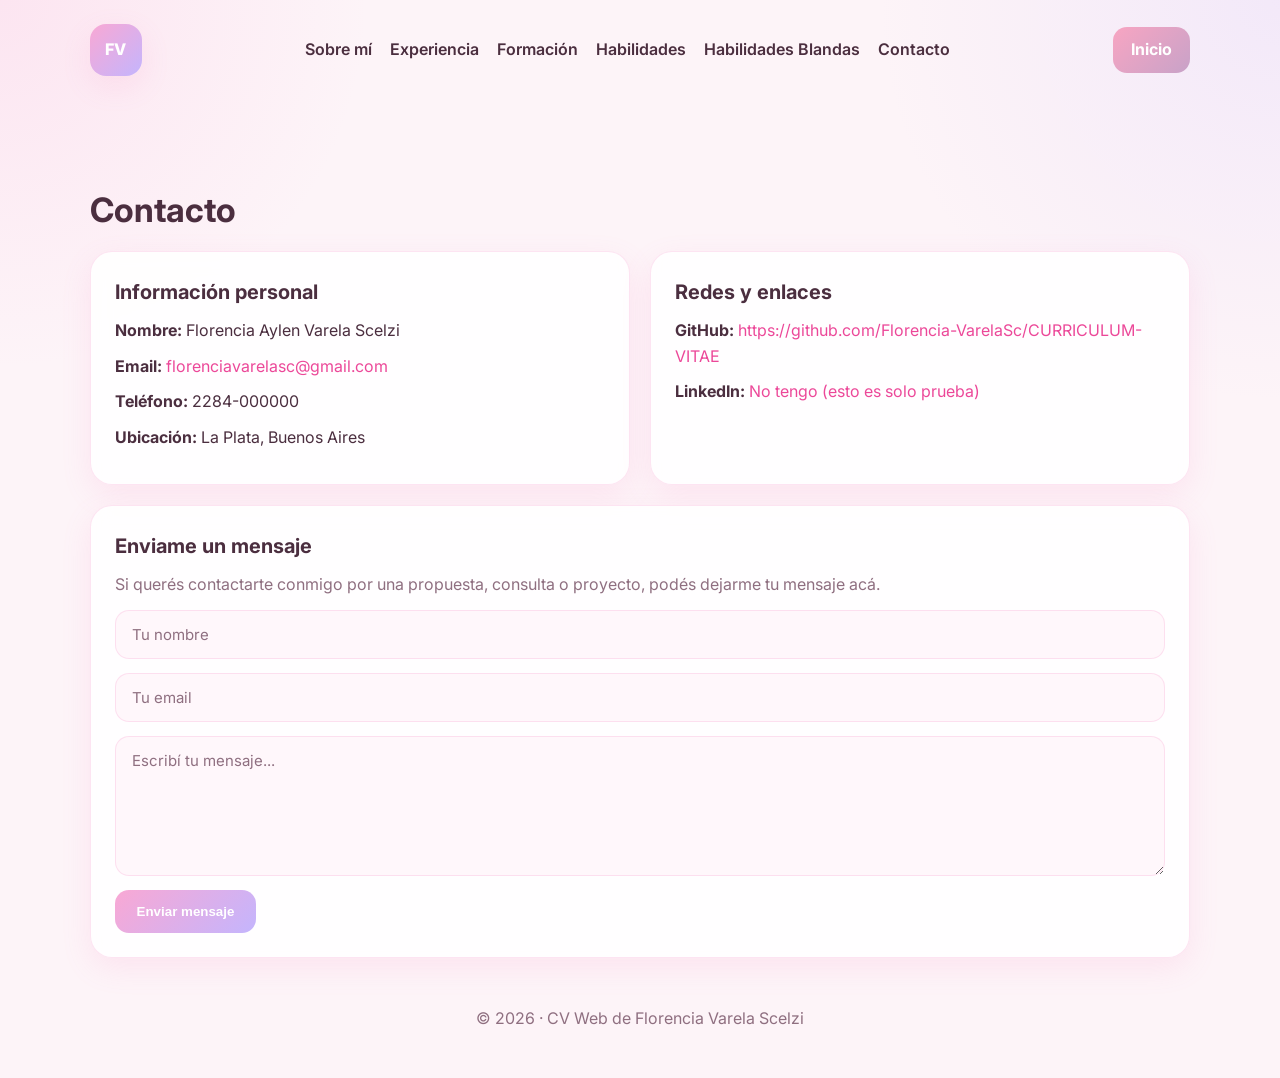
==== pages/contacto.html @ 31b8b5dd "Add files via upload Subida limpia de mi CV WEB" ====
<!DOCTYPE html>
<html lang="es">
<head>
  <meta charset="UTF-8" />
  <meta name="viewport" content="width=device-width, initial-scale=1.0" />
  <title>TITULO ACA | Florencia Varela Scelzi</title>
  <link rel="preconnect" href="https://fonts.googleapis.com">
  <link rel="preconnect" href="https://fonts.gstatic.com" crossorigin>
  <link href="https://fonts.googleapis.com/css2?family=Inter:wght@400;500;600;700;800&display=swap" rel="stylesheet">
  <link rel="stylesheet" href="../style.css" />
</head>
<body>
  <header class="hero page-hero">
    <nav class="nav">
      <div class="logo">FV</div>

      <ul class="nav-links">
        <li><a href="sobre-mi.html">Sobre mí</a></li>
        <li><a href="experiencia.html">Experiencia</a></li>
        <li><a href="formacion.html">Formación</a></li>
        <li><a href="habilidades.html">Habilidades</a></li>
        <li><a href="habilidadesblandas.html">Habilidades Blandas</a></li>
       <li><a href="contacto.html">Contacto</a></li>
      </ul>
       <a href="../index.html" class="btn secondary">Inicio</a>
      </nav>
  </header>

  <main>
    <section class="section">
      <div class="section-title">
        <h3>Contacto</h3>
      </div>

      <div class="grid two">
        <div class="card">
          <h4>Información personal</h4>
          <p><strong>Nombre:</strong> Florencia Aylen Varela Scelzi</p>
          <p><strong>Email:</strong> <a href="mailto:florenciavarelasc@gmail.com">florenciavarelasc@gmail.com</a></p>
          <p><strong>Teléfono:</strong> 2284-000000</p>
          <p><strong>Ubicación:</strong> La Plata, Buenos Aires</p>
        </div>

        <div class="card">
          <h4>Redes y enlaces</h4>
          <p><strong>GitHub:</strong> <a href="https://github.com/" target="_blank">https://github.com/Florencia-VarelaSc/CURRICULUM-VITAE</a></p>
          <p><strong>LinkedIn:</strong> <a href="https://linkedin.com/" target="_blank">No tengo (esto es solo prueba)</a></p>
        </div>

        <div class="card card-full">
          <h4>Enviame un mensaje</h4>
          <p class="contact-text">
            Si querés contactarte conmigo por una propuesta, consulta o proyecto,
            podés dejarme tu mensaje acá.
          </p>

          <form class="contact-form">
            <input type="text" placeholder="Tu nombre" required>
            <input type="email" placeholder="Tu email" required>
            <textarea placeholder="Escribí tu mensaje..." rows="5" required></textarea>
            <button type="submit" class="btn primary">Enviar mensaje</button>
          </form>
        </div>
      </div>
    </section>
  </main>

  <footer class="footer">
    <p>© 2026 · CV Web de Florencia Varela Scelzi</p>
  </footer>
</body>
</html>
---- style.css ----
:root{
  --bg: #fdf4f8;
  --bg-soft: #fff7fb;
  --card: rgba(255,255,255,0.88);
  --card-border: rgba(244, 114, 182, 0.18);

  --text: #4b2e3f;
  --muted: #8f6f80;

  --primary: #f9a8d4;
  --primary-2: #c4b5fd;

  --shadow: 0 10px 30px rgba(244, 114, 182, 0.12);
}

body.light{
  --bg: #ffffff;
  --bg-soft: #fff7fb;
  --card: rgba(255,255,255,0.95);
  --card-border: rgba(244, 114, 182, 0.16);

  --text: #3d2c35;
  --muted: #9a7b8b;

  --primary: #f472b6;
  --primary-2: #a78bfa;

  --shadow: 0 10px 25px rgba(244, 114, 182, 0.10);
}

*{
  margin: 0;
  padding: 0;
  box-sizing: border-box;
}

html{
  scroll-behavior: smooth;
}

body{
  font-family: 'Inter', Arial, Helvetica, sans-serif;
  background:
    radial-gradient(circle at top left, rgba(249,168,212,0.20), transparent 22%),
    radial-gradient(circle at top right, rgba(196,181,253,0.18), transparent 24%),
    var(--bg);
  color: var(--text);
  line-height: 1.6;
}

a{
  color: #ec4899;
  text-decoration: none;
}

a:hover{
  text-decoration: underline;
}

/* HEADER / HERO */
.hero{
  padding: 24px 7% 40px;
}

.nav{
  display: flex;
  justify-content: space-between;
  align-items: center;
  gap: 20px;
  margin-bottom: 48px;
}

.logo{
  width: 52px;
  height: 52px;
  border-radius: 16px;
  display: grid;
  place-items: center;
  font-weight: 800;
  background: linear-gradient(135deg, var(--primary), var(--primary-2));
  color: white;
  box-shadow: var(--shadow);
}

.nav-links{
  display: flex;
  gap: 18px;
  flex-wrap: wrap;
  list-style: none;
}

.nav-links a{
  color: var(--text);
  font-weight: 600;
  transition: 0.2s ease;
}

.nav-links a:hover{
  color: #ec4899;
  text-decoration: none;
}

.theme-btn{
  border: 1px solid var(--card-border);
  background: var(--card);
  color: var(--text);
  padding: 12px 14px;
  border-radius: 14px;
  cursor: pointer;
  transition: 0.2s ease;
}

.theme-btn:hover{
  transform: translateY(-2px);
}

.hero-content{
  display: grid;
  grid-template-columns: 1.3fr 0.9fr;
  gap: 34px;
  align-items: center;
}

.tag{
  display: inline-block;
  padding: 8px 14px;
  border-radius: 999px;
  background: rgba(249,168,212,0.18);
  border: 1px solid rgba(249,168,212,0.28);
  color: #db2777;
  font-size: 14px;
  margin-bottom: 16px;
  font-weight: 600;
}

.hero-text h1{
  font-size: 3rem;
  line-height: 1.08;
  margin-bottom: 14px;
}

.hero-text h2{
  font-size: 1.25rem;
  font-weight: 700;
  color: var(--text);
  margin-bottom: 18px;
}

.hero-description{
  max-width: 720px;
  color: var(--muted);
  margin-bottom: 24px;
  font-size: 1.03rem;
}

.hero-buttons{
  display: flex;
  flex-wrap: wrap;
  gap: 14px;
}

.btn{
  display: inline-block;
  padding: 14px 22px;
  border-radius: 14px;
  font-weight: 700;
  border: none;
  cursor: pointer;
  transition: 0.2s ease;
}

.btn:hover{
  transform: translateY(-2px);
  text-decoration: none;
}

.btn.primary{
  background: linear-gradient(135deg, var(--primary), var(--primary-2));
  color: white;
}

.btn.secondary{
  background: var(--card);
  color: var(--text);
  border: 1px solid var(--card-border);
}

/* CARDS */
.hero-card,
.card,
.skill-card{
  background: var(--card);
  border: 1px solid var(--card-border);
  border-radius: 22px;
  box-shadow: var(--shadow);
  backdrop-filter: blur(10px);
}

.hero-card{
  padding: 28px;
}

.card{
  padding: 24px;
  transition: 0.25s ease;
}

.card:hover,
.skill-card:hover{
  transform: translateY(-5px);
  box-shadow: 0 18px 35px rgba(244,114,182,0.16);
}

.profile-circle{
  width: 220px;
  height: 220px;
  margin: 0 auto 22px;
  border-radius: 50%;
  padding: 6px;
  background: linear-gradient(135deg, var(--primary), var(--primary-2));
  overflow: hidden;
}

.profile-circle img{
  width: 100%;
  height: 100%;
  object-fit: cover;
  display: block;
  border-radius: 50%;
}

.mini-data{
  display: grid;
  gap: 10px;
  color: var(--muted);
}

.mini-data strong{
  color: var(--text);
}

/* SECCIONES */
.section{
  padding: 28px 7% 10px;
}

.section-title{
  margin-bottom: 22px;
}

.section-title h3{
  font-size: 2.1rem;
  line-height: 1.1;
}

/* GRID GENERAL */
.grid{
  display: grid;
  gap: 20px;
}

.grid.two{
  grid-template-columns: repeat(2, 1fr);
}

.card-full{
  grid-column: 1 / -1;
}

.card h4{
  font-size: 1.25rem;
  margin-bottom: 10px;
}

.card p{
  margin-bottom: 10px;
}

.subtitle{
  color: #db2777;
  font-weight: 700;
  margin-bottom: 8px;
}

/* TIMELINE DESACTIVADA */
.timeline{
  display: grid;
  gap: 20px;
}

.timeline-item{
  padding-left: 0;
}

.timeline-dot{
  display: none;
}

/* LISTAS */
.list{
  display: grid;
  gap: 10px;
  margin-top: 10px;
  list-style: none;
}

.list li{
  padding-left: 18px;
  position: relative;
}

.list li::before{
  content: "•";
  position: absolute;
  left: 0;
  color: #ec4899;
  font-weight: 800;
}

/* FORMULARIO */
.contact-text{
  color: var(--muted);
  margin-bottom: 12px;
}

.contact-form{
  display: flex;
  flex-direction: column;
  gap: 14px;
  margin-top: 12px;
}

.contact-form input,
.contact-form textarea{
  width: 100%;
  padding: 14px 16px;
  border-radius: 14px;
  border: 1px solid var(--card-border);
  background: var(--bg-soft);
  color: var(--text);
  font-family: 'Inter', Arial, Helvetica, sans-serif;
  font-size: 15px;
}

.contact-form input::placeholder,
.contact-form textarea::placeholder{
  color: var(--muted);
}

.contact-form input:focus,
.contact-form textarea:focus{
  outline: none;
  border-color: #f472b6;
  box-shadow: 0 0 0 3px rgba(244,114,182,0.12);
}

.contact-form textarea{
  min-height: 140px;
  resize: vertical;
}

.contact-form .btn{
  align-self: flex-start;
}

/* SKILLS */
.skills-cards-grid{
  display: grid;
  grid-template-columns: repeat(4, 1fr);
  gap: 22px;
}

.skill-card{
  padding: 26px 18px;
  text-align: center;
  transition: 0.25s ease;
}

.skill-card img{
  width: 58px;
  height: 58px;
  object-fit: contain;
  display: block;
  margin: 0 auto 14px;
}

.skill-card h4{
  font-size: 1.15rem;
  font-weight: 700;
  margin: 0;
}

/* FOOTER */
.footer{
  text-align: center;
  padding: 38px 20px 46px;
  color: var(--muted);
}

/* RESPONSIVE */
@media (max-width: 1100px){
  .skills-cards-grid{
    grid-template-columns: repeat(3, 1fr);
  }
}

@media (max-width: 980px){
  .hero-content,
  .grid.two{
    grid-template-columns: 1fr;
  }

  .card-full{
    grid-column: auto;
  }

  .hero-text h1{
    font-size: 2.35rem;
  }

  .nav{
    flex-direction: column;
    align-items: flex-start;
  }

  .nav-links{
    gap: 12px;
  }
}

@media (max-width: 780px){
  .skills-cards-grid{
    grid-template-columns: repeat(2, 1fr);
  }
}

@media (max-width: 640px){
  .hero,
  .section{
    padding-left: 5%;
    padding-right: 5%;
  }

  .hero-text h1{
    font-size: 2rem;
  }

  .hero-text h2{
    font-size: 1.05rem;
  }

  .section-title h3{
    font-size: 1.7rem;
  }

  .profile-circle{
    width: 180px;
    height: 180px;
  }

  .card,
  .hero-card,
  .skill-card{
    padding: 20px;
  }

  .btn{
    width: 100%;
    text-align: center;
  }

  .contact-form .btn{
    align-self: stretch;
  }
}

@media (max-width: 500px){
  .skills-cards-grid{
    grid-template-columns: 1fr;
  }
}

/* ALINEACION */
.nav {
  display: flex;
  justify-content: space-between;
  align-items: center;
  gap: 20px;
}

/* menú centrado */
.nav-links {
  display: flex;
  gap: 18px;
  list-style: none;
  justify-content: center;
  flex: 1;
}

/* botón inicio a la derecha */
.nav .btn.secondary {
  margin-left: auto;
}

/* botón más lindo */
.btn.secondary {
  background: linear-gradient(135deg, #f8a5c2, #c8a2c8);
  color: white;
  border-radius: 14px;
  padding: 10px 18px;
  font-weight: 700;
  border: none;
  transition: 0.2s ease;
}

.btn.secondary:hover {
  transform: translateY(-2px);
  opacity: 0.9;
}
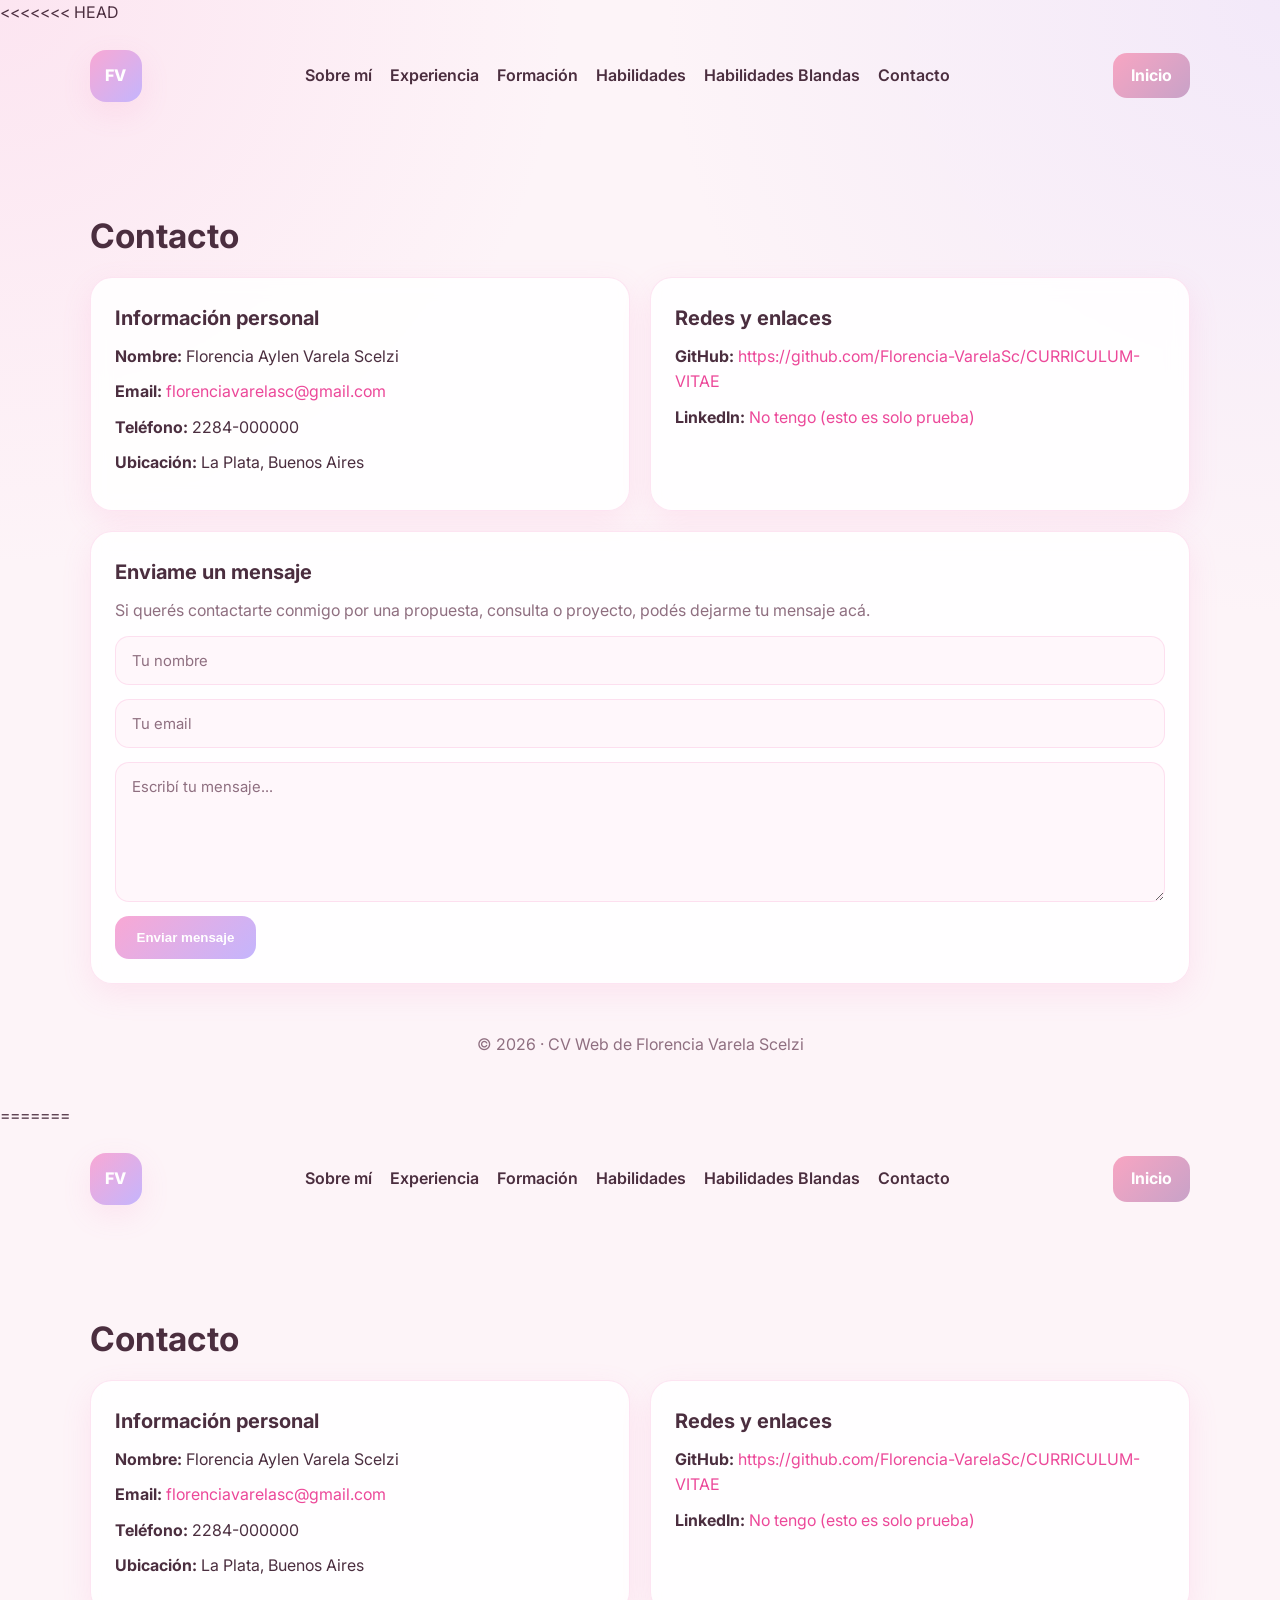
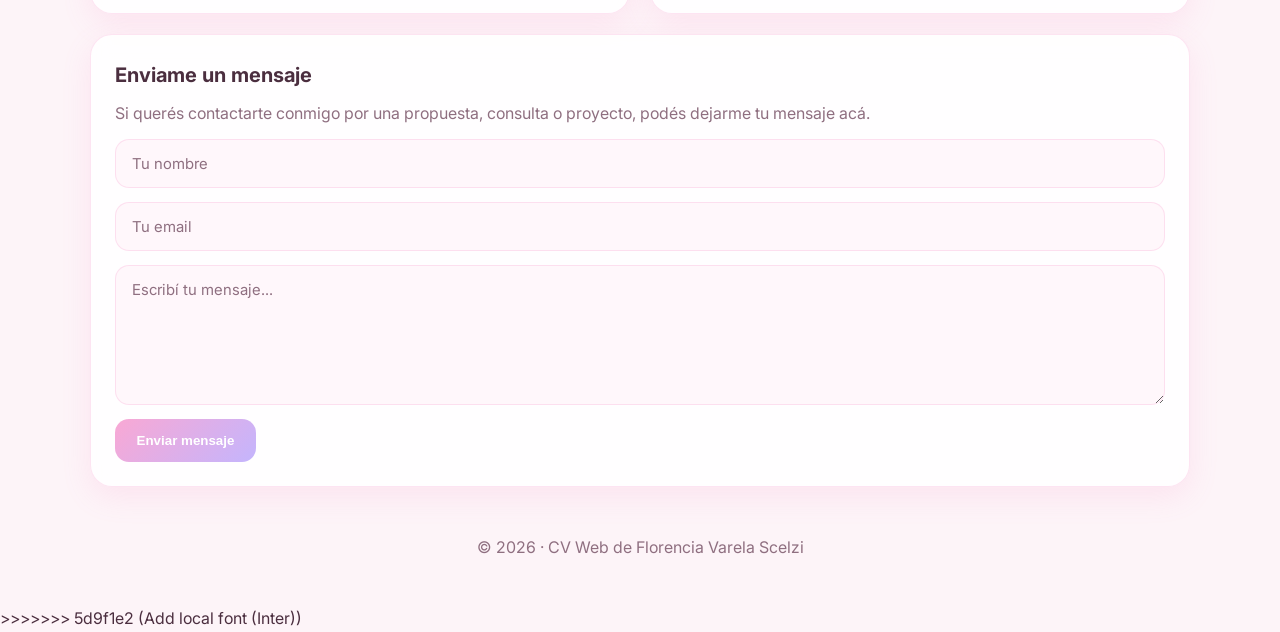
==== commit 169f1c60: "Add local font (Inter)" ====
--- a/pages/contacto.html
+++ b/pages/contacto.html
@@ -1,3 +1,4 @@
+<<<<<<< HEAD
 <!DOCTYPE html>
 <html lang="es">
 <head>
@@ -69,4 +70,77 @@
     <p>© 2026 · CV Web de Florencia Varela Scelzi</p>
   </footer>
 </body>
+=======
+<!DOCTYPE html>
+<html lang="es">
+<head>
+  <meta charset="UTF-8" />
+  <meta name="viewport" content="width=device-width, initial-scale=1.0" />
+  <title>TITULO ACA | Florencia Varela Scelzi</title>
+  <link rel="preconnect" href="https://fonts.googleapis.com">
+  <link rel="preconnect" href="https://fonts.gstatic.com" crossorigin>
+  <link href="https://fonts.googleapis.com/css2?family=Inter:wght@400;500;600;700;800&display=swap" rel="stylesheet">
+  <link rel="stylesheet" href="../style.css" />
+</head>
+<body>
+  <header class="hero page-hero">
+    <nav class="nav">
+      <div class="logo">FV</div>
+
+      <ul class="nav-links">
+        <li><a href="sobre-mi.html">Sobre mí</a></li>
+        <li><a href="experiencia.html">Experiencia</a></li>
+        <li><a href="formacion.html">Formación</a></li>
+        <li><a href="habilidades.html">Habilidades</a></li>
+        <li><a href="habilidadesblandas.html">Habilidades Blandas</a></li>
+       <li><a href="contacto.html">Contacto</a></li>
+      </ul>
+       <a href="../index.html" class="btn secondary">Inicio</a>
+      </nav>
+  </header>
+
+  <main>
+    <section class="section">
+      <div class="section-title">
+        <h3>Contacto</h3>
+      </div>
+
+      <div class="grid two">
+        <div class="card">
+          <h4>Información personal</h4>
+          <p><strong>Nombre:</strong> Florencia Aylen Varela Scelzi</p>
+          <p><strong>Email:</strong> <a href="mailto:florenciavarelasc@gmail.com">florenciavarelasc@gmail.com</a></p>
+          <p><strong>Teléfono:</strong> 2284-000000</p>
+          <p><strong>Ubicación:</strong> La Plata, Buenos Aires</p>
+        </div>
+
+        <div class="card">
+          <h4>Redes y enlaces</h4>
+          <p><strong>GitHub:</strong> <a href="https://github.com/" target="_blank">https://github.com/Florencia-VarelaSc/CURRICULUM-VITAE</a></p>
+          <p><strong>LinkedIn:</strong> <a href="https://linkedin.com/" target="_blank">No tengo (esto es solo prueba)</a></p>
+        </div>
+
+        <div class="card card-full">
+          <h4>Enviame un mensaje</h4>
+          <p class="contact-text">
+            Si querés contactarte conmigo por una propuesta, consulta o proyecto,
+            podés dejarme tu mensaje acá.
+          </p>
+
+          <form class="contact-form">
+            <input type="text" placeholder="Tu nombre" required>
+            <input type="email" placeholder="Tu email" required>
+            <textarea placeholder="Escribí tu mensaje..." rows="5" required></textarea>
+            <button type="submit" class="btn primary">Enviar mensaje</button>
+          </form>
+        </div>
+      </div>
+    </section>
+  </main>
+
+  <footer class="footer">
+    <p>© 2026 · CV Web de Florencia Varela Scelzi</p>
+  </footer>
+</body>
+>>>>>>> 5d9f1e2 (Add local font (Inter))
 </html>
--- a/style.css
+++ b/style.css
@@ -1,519 +1,533 @@
-:root{
-  --bg: #fdf4f8;
-  --bg-soft: #fff7fb;
-  --card: rgba(255,255,255,0.88);
-  --card-border: rgba(244, 114, 182, 0.18);
-
-  --text: #4b2e3f;
-  --muted: #8f6f80;
-
-  --primary: #f9a8d4;
-  --primary-2: #c4b5fd;
-
-  --shadow: 0 10px 30px rgba(244, 114, 182, 0.12);
-}
-
-body.light{
-  --bg: #ffffff;
-  --bg-soft: #fff7fb;
-  --card: rgba(255,255,255,0.95);
-  --card-border: rgba(244, 114, 182, 0.16);
-
-  --text: #3d2c35;
-  --muted: #9a7b8b;
-
-  --primary: #f472b6;
-  --primary-2: #a78bfa;
-
-  --shadow: 0 10px 25px rgba(244, 114, 182, 0.10);
-}
-
-*{
-  margin: 0;
-  padding: 0;
-  box-sizing: border-box;
-}
-
-html{
-  scroll-behavior: smooth;
-}
-
-body{
-  font-family: 'Inter', Arial, Helvetica, sans-serif;
-  background:
-    radial-gradient(circle at top left, rgba(249,168,212,0.20), transparent 22%),
-    radial-gradient(circle at top right, rgba(196,181,253,0.18), transparent 24%),
-    var(--bg);
-  color: var(--text);
-  line-height: 1.6;
-}
-
-a{
-  color: #ec4899;
-  text-decoration: none;
-}
-
-a:hover{
-  text-decoration: underline;
-}
-
-/* HEADER / HERO */
-.hero{
-  padding: 24px 7% 40px;
-}
-
-.nav{
-  display: flex;
-  justify-content: space-between;
-  align-items: center;
-  gap: 20px;
-  margin-bottom: 48px;
-}
-
-.logo{
-  width: 52px;
-  height: 52px;
-  border-radius: 16px;
-  display: grid;
-  place-items: center;
-  font-weight: 800;
-  background: linear-gradient(135deg, var(--primary), var(--primary-2));
-  color: white;
-  box-shadow: var(--shadow);
-}
-
-.nav-links{
-  display: flex;
-  gap: 18px;
-  flex-wrap: wrap;
-  list-style: none;
-}
-
-.nav-links a{
-  color: var(--text);
-  font-weight: 600;
-  transition: 0.2s ease;
-}
-
-.nav-links a:hover{
-  color: #ec4899;
-  text-decoration: none;
-}
-
-.theme-btn{
-  border: 1px solid var(--card-border);
-  background: var(--card);
-  color: var(--text);
-  padding: 12px 14px;
-  border-radius: 14px;
-  cursor: pointer;
-  transition: 0.2s ease;
-}
-
-.theme-btn:hover{
-  transform: translateY(-2px);
-}
-
-.hero-content{
-  display: grid;
-  grid-template-columns: 1.3fr 0.9fr;
-  gap: 34px;
-  align-items: center;
-}
-
-.tag{
-  display: inline-block;
-  padding: 8px 14px;
-  border-radius: 999px;
-  background: rgba(249,168,212,0.18);
-  border: 1px solid rgba(249,168,212,0.28);
-  color: #db2777;
-  font-size: 14px;
-  margin-bottom: 16px;
-  font-weight: 600;
-}
-
-.hero-text h1{
-  font-size: 3rem;
-  line-height: 1.08;
-  margin-bottom: 14px;
-}
-
-.hero-text h2{
-  font-size: 1.25rem;
-  font-weight: 700;
-  color: var(--text);
-  margin-bottom: 18px;
-}
-
-.hero-description{
-  max-width: 720px;
-  color: var(--muted);
-  margin-bottom: 24px;
-  font-size: 1.03rem;
-}
-
-.hero-buttons{
-  display: flex;
-  flex-wrap: wrap;
-  gap: 14px;
-}
-
-.btn{
-  display: inline-block;
-  padding: 14px 22px;
-  border-radius: 14px;
-  font-weight: 700;
-  border: none;
-  cursor: pointer;
-  transition: 0.2s ease;
-}
-
-.btn:hover{
-  transform: translateY(-2px);
-  text-decoration: none;
-}
-
-.btn.primary{
-  background: linear-gradient(135deg, var(--primary), var(--primary-2));
-  color: white;
-}
-
-.btn.secondary{
-  background: var(--card);
-  color: var(--text);
-  border: 1px solid var(--card-border);
-}
-
-/* CARDS */
-.hero-card,
-.card,
-.skill-card{
-  background: var(--card);
-  border: 1px solid var(--card-border);
-  border-radius: 22px;
-  box-shadow: var(--shadow);
-  backdrop-filter: blur(10px);
-}
-
-.hero-card{
-  padding: 28px;
-}
-
-.card{
-  padding: 24px;
-  transition: 0.25s ease;
-}
-
-.card:hover,
-.skill-card:hover{
-  transform: translateY(-5px);
-  box-shadow: 0 18px 35px rgba(244,114,182,0.16);
-}
-
-.profile-circle{
-  width: 220px;
-  height: 220px;
-  margin: 0 auto 22px;
-  border-radius: 50%;
-  padding: 6px;
-  background: linear-gradient(135deg, var(--primary), var(--primary-2));
-  overflow: hidden;
-}
-
-.profile-circle img{
-  width: 100%;
-  height: 100%;
-  object-fit: cover;
-  display: block;
-  border-radius: 50%;
-}
-
-.mini-data{
-  display: grid;
-  gap: 10px;
-  color: var(--muted);
-}
-
-.mini-data strong{
-  color: var(--text);
-}
-
-/* SECCIONES */
-.section{
-  padding: 28px 7% 10px;
-}
-
-.section-title{
-  margin-bottom: 22px;
-}
-
-.section-title h3{
-  font-size: 2.1rem;
-  line-height: 1.1;
-}
-
-/* GRID GENERAL */
-.grid{
-  display: grid;
-  gap: 20px;
-}
-
-.grid.two{
-  grid-template-columns: repeat(2, 1fr);
-}
-
-.card-full{
-  grid-column: 1 / -1;
-}
-
-.card h4{
-  font-size: 1.25rem;
-  margin-bottom: 10px;
-}
-
-.card p{
-  margin-bottom: 10px;
-}
-
-.subtitle{
-  color: #db2777;
-  font-weight: 700;
-  margin-bottom: 8px;
-}
-
-/* TIMELINE DESACTIVADA */
-.timeline{
-  display: grid;
-  gap: 20px;
-}
-
-.timeline-item{
-  padding-left: 0;
-}
-
-.timeline-dot{
-  display: none;
-}
-
-/* LISTAS */
-.list{
-  display: grid;
-  gap: 10px;
-  margin-top: 10px;
-  list-style: none;
-}
-
-.list li{
-  padding-left: 18px;
-  position: relative;
-}
-
-.list li::before{
-  content: "•";
-  position: absolute;
-  left: 0;
-  color: #ec4899;
-  font-weight: 800;
-}
-
-/* FORMULARIO */
-.contact-text{
-  color: var(--muted);
-  margin-bottom: 12px;
-}
-
-.contact-form{
-  display: flex;
-  flex-direction: column;
-  gap: 14px;
-  margin-top: 12px;
-}
-
-.contact-form input,
-.contact-form textarea{
-  width: 100%;
-  padding: 14px 16px;
-  border-radius: 14px;
-  border: 1px solid var(--card-border);
-  background: var(--bg-soft);
-  color: var(--text);
-  font-family: 'Inter', Arial, Helvetica, sans-serif;
-  font-size: 15px;
-}
-
-.contact-form input::placeholder,
-.contact-form textarea::placeholder{
-  color: var(--muted);
-}
-
-.contact-form input:focus,
-.contact-form textarea:focus{
-  outline: none;
-  border-color: #f472b6;
-  box-shadow: 0 0 0 3px rgba(244,114,182,0.12);
-}
-
-.contact-form textarea{
-  min-height: 140px;
-  resize: vertical;
-}
-
-.contact-form .btn{
-  align-self: flex-start;
-}
-
-/* SKILLS */
-.skills-cards-grid{
-  display: grid;
-  grid-template-columns: repeat(4, 1fr);
-  gap: 22px;
-}
-
-.skill-card{
-  padding: 26px 18px;
-  text-align: center;
-  transition: 0.25s ease;
-}
-
-.skill-card img{
-  width: 58px;
-  height: 58px;
-  object-fit: contain;
-  display: block;
-  margin: 0 auto 14px;
-}
-
-.skill-card h4{
-  font-size: 1.15rem;
-  font-weight: 700;
-  margin: 0;
-}
-
-/* FOOTER */
-.footer{
-  text-align: center;
-  padding: 38px 20px 46px;
-  color: var(--muted);
-}
-
-/* RESPONSIVE */
-@media (max-width: 1100px){
-  .skills-cards-grid{
-    grid-template-columns: repeat(3, 1fr);
-  }
-}
-
-@media (max-width: 980px){
-  .hero-content,
-  .grid.two{
-    grid-template-columns: 1fr;
-  }
-
-  .card-full{
-    grid-column: auto;
-  }
-
-  .hero-text h1{
-    font-size: 2.35rem;
-  }
-
-  .nav{
-    flex-direction: column;
-    align-items: flex-start;
-  }
-
-  .nav-links{
-    gap: 12px;
-  }
-}
-
-@media (max-width: 780px){
-  .skills-cards-grid{
-    grid-template-columns: repeat(2, 1fr);
-  }
-}
-
-@media (max-width: 640px){
-  .hero,
-  .section{
-    padding-left: 5%;
-    padding-right: 5%;
-  }
-
-  .hero-text h1{
-    font-size: 2rem;
-  }
-
-  .hero-text h2{
-    font-size: 1.05rem;
-  }
-
-  .section-title h3{
-    font-size: 1.7rem;
-  }
-
-  .profile-circle{
-    width: 180px;
-    height: 180px;
-  }
-
-  .card,
-  .hero-card,
-  .skill-card{
-    padding: 20px;
-  }
-
-  .btn{
-    width: 100%;
-    text-align: center;
-  }
-
-  .contact-form .btn{
-    align-self: stretch;
-  }
-}
-
-@media (max-width: 500px){
-  .skills-cards-grid{
-    grid-template-columns: 1fr;
-  }
-}
-
-/* ALINEACION */
-.nav {
-  display: flex;
-  justify-content: space-between;
-  align-items: center;
-  gap: 20px;
-}
-
-/* menú centrado */
-.nav-links {
-  display: flex;
-  gap: 18px;
-  list-style: none;
-  justify-content: center;
-  flex: 1;
-}
-
-/* botón inicio a la derecha */
-.nav .btn.secondary {
-  margin-left: auto;
-}
-
-/* botón más lindo */
-.btn.secondary {
-  background: linear-gradient(135deg, #f8a5c2, #c8a2c8);
-  color: white;
-  border-radius: 14px;
-  padding: 10px 18px;
-  font-weight: 700;
-  border: none;
-  transition: 0.2s ease;
-}
-
-.btn.secondary:hover {
-  transform: translateY(-2px);
-  opacity: 0.9;
+@font-face {
+  font-family: 'Inter';
+  src: url('./assets/fonts/Inter_18pt-Regular.ttf') format('truetype');
+  font-weight: 400;
+  font-style: normal;
+}
+
+@font-face {
+  font-family: 'Inter';
+  src: url('./assets/fonts/Inter_18pt-Bold.ttf') format('truetype');
+  font-weight: 700;
+  font-style: normal;
+}
+
+:root{
+  --bg: #fdf4f8;
+  --bg-soft: #fff7fb;
+  --card: rgba(255,255,255,0.88);
+  --card-border: rgba(244, 114, 182, 0.18);
+
+  --text: #4b2e3f;
+  --muted: #8f6f80;
+
+  --primary: #f9a8d4;
+  --primary-2: #c4b5fd;
+
+  --shadow: 0 10px 30px rgba(244, 114, 182, 0.12);
+}
+
+body.light{
+  --bg: #ffffff;
+  --bg-soft: #fff7fb;
+  --card: rgba(255,255,255,0.95);
+  --card-border: rgba(244, 114, 182, 0.16);
+
+  --text: #3d2c35;
+  --muted: #9a7b8b;
+
+  --primary: #f472b6;
+  --primary-2: #a78bfa;
+
+  --shadow: 0 10px 25px rgba(244, 114, 182, 0.10);
+}
+
+*{
+  margin: 0;
+  padding: 0;
+  box-sizing: border-box;
+}
+
+html{
+  scroll-behavior: smooth;
+}
+
+body{
+  font-family: 'Inter', Arial, Helvetica, sans-serif;
+  background:
+    radial-gradient(circle at top left, rgba(249,168,212,0.20), transparent 22%),
+    radial-gradient(circle at top right, rgba(196,181,253,0.18), transparent 24%),
+    var(--bg);
+  color: var(--text);
+  line-height: 1.6;
+}
+
+a{
+  color: #ec4899;
+  text-decoration: none;
+}
+
+a:hover{
+  text-decoration: underline;
+}
+
+/* HEADER / HERO */
+.hero{
+  padding: 24px 7% 40px;
+}
+
+.nav{
+  display: flex;
+  justify-content: space-between;
+  align-items: center;
+  gap: 20px;
+  margin-bottom: 48px;
+}
+
+.logo{
+  width: 52px;
+  height: 52px;
+  border-radius: 16px;
+  display: grid;
+  place-items: center;
+  font-weight: 800;
+  background: linear-gradient(135deg, var(--primary), var(--primary-2));
+  color: white;
+  box-shadow: var(--shadow);
+}
+
+.nav-links{
+  display: flex;
+  gap: 18px;
+  flex-wrap: wrap;
+  list-style: none;
+}
+
+.nav-links a{
+  color: var(--text);
+  font-weight: 600;
+  transition: 0.2s ease;
+}
+
+.nav-links a:hover{
+  color: #ec4899;
+  text-decoration: none;
+}
+
+.theme-btn{
+  border: 1px solid var(--card-border);
+  background: var(--card);
+  color: var(--text);
+  padding: 12px 14px;
+  border-radius: 14px;
+  cursor: pointer;
+  transition: 0.2s ease;
+}
+
+.theme-btn:hover{
+  transform: translateY(-2px);
+}
+
+.hero-content{
+  display: grid;
+  grid-template-columns: 1.3fr 0.9fr;
+  gap: 34px;
+  align-items: center;
+}
+
+.tag{
+  display: inline-block;
+  padding: 8px 14px;
+  border-radius: 999px;
+  background: rgba(249,168,212,0.18);
+  border: 1px solid rgba(249,168,212,0.28);
+  color: #db2777;
+  font-size: 14px;
+  margin-bottom: 16px;
+  font-weight: 600;
+}
+
+.hero-text h1{
+  font-size: 3rem;
+  line-height: 1.08;
+  margin-bottom: 14px;
+}
+
+.hero-text h2{
+  font-size: 1.25rem;
+  font-weight: 700;
+  color: var(--text);
+  margin-bottom: 18px;
+}
+
+.hero-description{
+  max-width: 720px;
+  color: var(--muted);
+  margin-bottom: 24px;
+  font-size: 1.03rem;
+}
+
+.hero-buttons{
+  display: flex;
+  flex-wrap: wrap;
+  gap: 14px;
+}
+
+.btn{
+  display: inline-block;
+  padding: 14px 22px;
+  border-radius: 14px;
+  font-weight: 700;
+  border: none;
+  cursor: pointer;
+  transition: 0.2s ease;
+}
+
+.btn:hover{
+  transform: translateY(-2px);
+  text-decoration: none;
+}
+
+.btn.primary{
+  background: linear-gradient(135deg, var(--primary), var(--primary-2));
+  color: white;
+}
+
+.btn.secondary{
+  background: var(--card);
+  color: var(--text);
+  border: 1px solid var(--card-border);
+}
+
+/* CARDS */
+.hero-card,
+.card,
+.skill-card{
+  background: var(--card);
+  border: 1px solid var(--card-border);
+  border-radius: 22px;
+  box-shadow: var(--shadow);
+  backdrop-filter: blur(10px);
+}
+
+.hero-card{
+  padding: 28px;
+}
+
+.card{
+  padding: 24px;
+  transition: 0.25s ease;
+}
+
+.card:hover,
+.skill-card:hover{
+  transform: translateY(-5px);
+  box-shadow: 0 18px 35px rgba(244,114,182,0.16);
+}
+
+.profile-circle{
+  width: 220px;
+  height: 220px;
+  margin: 0 auto 22px;
+  border-radius: 50%;
+  padding: 6px;
+  background: linear-gradient(135deg, var(--primary), var(--primary-2));
+  overflow: hidden;
+}
+
+.profile-circle img{
+  width: 100%;
+  height: 100%;
+  object-fit: cover;
+  display: block;
+  border-radius: 50%;
+}
+
+.mini-data{
+  display: grid;
+  gap: 10px;
+  color: var(--muted);
+}
+
+.mini-data strong{
+  color: var(--text);
+}
+
+/* SECCIONES */
+.section{
+  padding: 28px 7% 10px;
+}
+
+.section-title{
+  margin-bottom: 22px;
+}
+
+.section-title h3{
+  font-size: 2.1rem;
+  line-height: 1.1;
+}
+
+/* GRID GENERAL */
+.grid{
+  display: grid;
+  gap: 20px;
+}
+
+.grid.two{
+  grid-template-columns: repeat(2, 1fr);
+}
+
+.card-full{
+  grid-column: 1 / -1;
+}
+
+.card h4{
+  font-size: 1.25rem;
+  margin-bottom: 10px;
+}
+
+.card p{
+  margin-bottom: 10px;
+}
+
+.subtitle{
+  color: #db2777;
+  font-weight: 700;
+  margin-bottom: 8px;
+}
+
+/* TIMELINE DESACTIVADA */
+.timeline{
+  display: grid;
+  gap: 20px;
+}
+
+.timeline-item{
+  padding-left: 0;
+}
+
+.timeline-dot{
+  display: none;
+}
+
+/* LISTAS */
+.list{
+  display: grid;
+  gap: 10px;
+  margin-top: 10px;
+  list-style: none;
+}
+
+.list li{
+  padding-left: 18px;
+  position: relative;
+}
+
+.list li::before{
+  content: "•";
+  position: absolute;
+  left: 0;
+  color: #ec4899;
+  font-weight: 800;
+}
+
+/* FORMULARIO */
+.contact-text{
+  color: var(--muted);
+  margin-bottom: 12px;
+}
+
+.contact-form{
+  display: flex;
+  flex-direction: column;
+  gap: 14px;
+  margin-top: 12px;
+}
+
+.contact-form input,
+.contact-form textarea{
+  width: 100%;
+  padding: 14px 16px;
+  border-radius: 14px;
+  border: 1px solid var(--card-border);
+  background: var(--bg-soft);
+  color: var(--text);
+  font-family: 'Inter', Arial, Helvetica, sans-serif;
+  font-size: 15px;
+}
+
+.contact-form input::placeholder,
+.contact-form textarea::placeholder{
+  color: var(--muted);
+}
+
+.contact-form input:focus,
+.contact-form textarea:focus{
+  outline: none;
+  border-color: #f472b6;
+  box-shadow: 0 0 0 3px rgba(244,114,182,0.12);
+}
+
+.contact-form textarea{
+  min-height: 140px;
+  resize: vertical;
+}
+
+.contact-form .btn{
+  align-self: flex-start;
+}
+
+/* SKILLS */
+.skills-cards-grid{
+  display: grid;
+  grid-template-columns: repeat(4, 1fr);
+  gap: 22px;
+}
+
+.skill-card{
+  padding: 26px 18px;
+  text-align: center;
+  transition: 0.25s ease;
+}
+
+.skill-card img{
+  width: 58px;
+  height: 58px;
+  object-fit: contain;
+  display: block;
+  margin: 0 auto 14px;
+}
+
+.skill-card h4{
+  font-size: 1.15rem;
+  font-weight: 700;
+  margin: 0;
+}
+
+/* FOOTER */
+.footer{
+  text-align: center;
+  padding: 38px 20px 46px;
+  color: var(--muted);
+}
+
+/* RESPONSIVE */
+@media (max-width: 1100px){
+  .skills-cards-grid{
+    grid-template-columns: repeat(3, 1fr);
+  }
+}
+
+@media (max-width: 980px){
+  .hero-content,
+  .grid.two{
+    grid-template-columns: 1fr;
+  }
+
+  .card-full{
+    grid-column: auto;
+  }
+
+  .hero-text h1{
+    font-size: 2.35rem;
+  }
+
+  .nav{
+    flex-direction: column;
+    align-items: flex-start;
+  }
+
+  .nav-links{
+    gap: 12px;
+  }
+}
+
+@media (max-width: 780px){
+  .skills-cards-grid{
+    grid-template-columns: repeat(2, 1fr);
+  }
+}
+
+@media (max-width: 640px){
+  .hero,
+  .section{
+    padding-left: 5%;
+    padding-right: 5%;
+  }
+
+  .hero-text h1{
+    font-size: 2rem;
+  }
+
+  .hero-text h2{
+    font-size: 1.05rem;
+  }
+
+  .section-title h3{
+    font-size: 1.7rem;
+  }
+
+  .profile-circle{
+    width: 180px;
+    height: 180px;
+  }
+
+  .card,
+  .hero-card,
+  .skill-card{
+    padding: 20px;
+  }
+
+  .btn{
+    width: 100%;
+    text-align: center;
+  }
+
+  .contact-form .btn{
+    align-self: stretch;
+  }
+}
+
+@media (max-width: 500px){
+  .skills-cards-grid{
+    grid-template-columns: 1fr;
+  }
+}
+
+/* ALINEACION */
+.nav {
+  display: flex;
+  justify-content: space-between;
+  align-items: center;
+  gap: 20px;
+}
+
+/* menú centrado */
+.nav-links {
+  display: flex;
+  gap: 18px;
+  list-style: none;
+  justify-content: center;
+  flex: 1;
+}
+
+/* botón inicio a la derecha */
+.nav .btn.secondary {
+  margin-left: auto;
+}
+
+/* botón más lindo */
+.btn.secondary {
+  background: linear-gradient(135deg, #f8a5c2, #c8a2c8);
+  color: white;
+  border-radius: 14px;
+  padding: 10px 18px;
+  font-weight: 700;
+  border: none;
+  transition: 0.2s ease;
+}
+
+.btn.secondary:hover {
+  transform: translateY(-2px);
+  opacity: 0.9;
 }
--- a/style.css
+++ b/style.css
@@ -1,519 +1,533 @@
-:root{
-  --bg: #fdf4f8;
-  --bg-soft: #fff7fb;
-  --card: rgba(255,255,255,0.88);
-  --card-border: rgba(244, 114, 182, 0.18);
-
-  --text: #4b2e3f;
-  --muted: #8f6f80;
-
-  --primary: #f9a8d4;
-  --primary-2: #c4b5fd;
-
-  --shadow: 0 10px 30px rgba(244, 114, 182, 0.12);
-}
-
-body.light{
-  --bg: #ffffff;
-  --bg-soft: #fff7fb;
-  --card: rgba(255,255,255,0.95);
-  --card-border: rgba(244, 114, 182, 0.16);
-
-  --text: #3d2c35;
-  --muted: #9a7b8b;
-
-  --primary: #f472b6;
-  --primary-2: #a78bfa;
-
-  --shadow: 0 10px 25px rgba(244, 114, 182, 0.10);
-}
-
-*{
-  margin: 0;
-  padding: 0;
-  box-sizing: border-box;
-}
-
-html{
-  scroll-behavior: smooth;
-}
-
-body{
-  font-family: 'Inter', Arial, Helvetica, sans-serif;
-  background:
-    radial-gradient(circle at top left, rgba(249,168,212,0.20), transparent 22%),
-    radial-gradient(circle at top right, rgba(196,181,253,0.18), transparent 24%),
-    var(--bg);
-  color: var(--text);
-  line-height: 1.6;
-}
-
-a{
-  color: #ec4899;
-  text-decoration: none;
-}
-
-a:hover{
-  text-decoration: underline;
-}
-
-/* HEADER / HERO */
-.hero{
-  padding: 24px 7% 40px;
-}
-
-.nav{
-  display: flex;
-  justify-content: space-between;
-  align-items: center;
-  gap: 20px;
-  margin-bottom: 48px;
-}
-
-.logo{
-  width: 52px;
-  height: 52px;
-  border-radius: 16px;
-  display: grid;
-  place-items: center;
-  font-weight: 800;
-  background: linear-gradient(135deg, var(--primary), var(--primary-2));
-  color: white;
-  box-shadow: var(--shadow);
-}
-
-.nav-links{
-  display: flex;
-  gap: 18px;
-  flex-wrap: wrap;
-  list-style: none;
-}
-
-.nav-links a{
-  color: var(--text);
-  font-weight: 600;
-  transition: 0.2s ease;
-}
-
-.nav-links a:hover{
-  color: #ec4899;
-  text-decoration: none;
-}
-
-.theme-btn{
-  border: 1px solid var(--card-border);
-  background: var(--card);
-  color: var(--text);
-  padding: 12px 14px;
-  border-radius: 14px;
-  cursor: pointer;
-  transition: 0.2s ease;
-}
-
-.theme-btn:hover{
-  transform: translateY(-2px);
-}
-
-.hero-content{
-  display: grid;
-  grid-template-columns: 1.3fr 0.9fr;
-  gap: 34px;
-  align-items: center;
-}
-
-.tag{
-  display: inline-block;
-  padding: 8px 14px;
-  border-radius: 999px;
-  background: rgba(249,168,212,0.18);
-  border: 1px solid rgba(249,168,212,0.28);
-  color: #db2777;
-  font-size: 14px;
-  margin-bottom: 16px;
-  font-weight: 600;
-}
-
-.hero-text h1{
-  font-size: 3rem;
-  line-height: 1.08;
-  margin-bottom: 14px;
-}
-
-.hero-text h2{
-  font-size: 1.25rem;
-  font-weight: 700;
-  color: var(--text);
-  margin-bottom: 18px;
-}
-
-.hero-description{
-  max-width: 720px;
-  color: var(--muted);
-  margin-bottom: 24px;
-  font-size: 1.03rem;
-}
-
-.hero-buttons{
-  display: flex;
-  flex-wrap: wrap;
-  gap: 14px;
-}
-
-.btn{
-  display: inline-block;
-  padding: 14px 22px;
-  border-radius: 14px;
-  font-weight: 700;
-  border: none;
-  cursor: pointer;
-  transition: 0.2s ease;
-}
-
-.btn:hover{
-  transform: translateY(-2px);
-  text-decoration: none;
-}
-
-.btn.primary{
-  background: linear-gradient(135deg, var(--primary), var(--primary-2));
-  color: white;
-}
-
-.btn.secondary{
-  background: var(--card);
-  color: var(--text);
-  border: 1px solid var(--card-border);
-}
-
-/* CARDS */
-.hero-card,
-.card,
-.skill-card{
-  background: var(--card);
-  border: 1px solid var(--card-border);
-  border-radius: 22px;
-  box-shadow: var(--shadow);
-  backdrop-filter: blur(10px);
-}
-
-.hero-card{
-  padding: 28px;
-}
-
-.card{
-  padding: 24px;
-  transition: 0.25s ease;
-}
-
-.card:hover,
-.skill-card:hover{
-  transform: translateY(-5px);
-  box-shadow: 0 18px 35px rgba(244,114,182,0.16);
-}
-
-.profile-circle{
-  width: 220px;
-  height: 220px;
-  margin: 0 auto 22px;
-  border-radius: 50%;
-  padding: 6px;
-  background: linear-gradient(135deg, var(--primary), var(--primary-2));
-  overflow: hidden;
-}
-
-.profile-circle img{
-  width: 100%;
-  height: 100%;
-  object-fit: cover;
-  display: block;
-  border-radius: 50%;
-}
-
-.mini-data{
-  display: grid;
-  gap: 10px;
-  color: var(--muted);
-}
-
-.mini-data strong{
-  color: var(--text);
-}
-
-/* SECCIONES */
-.section{
-  padding: 28px 7% 10px;
-}
-
-.section-title{
-  margin-bottom: 22px;
-}
-
-.section-title h3{
-  font-size: 2.1rem;
-  line-height: 1.1;
-}
-
-/* GRID GENERAL */
-.grid{
-  display: grid;
-  gap: 20px;
-}
-
-.grid.two{
-  grid-template-columns: repeat(2, 1fr);
-}
-
-.card-full{
-  grid-column: 1 / -1;
-}
-
-.card h4{
-  font-size: 1.25rem;
-  margin-bottom: 10px;
-}
-
-.card p{
-  margin-bottom: 10px;
-}
-
-.subtitle{
-  color: #db2777;
-  font-weight: 700;
-  margin-bottom: 8px;
-}
-
-/* TIMELINE DESACTIVADA */
-.timeline{
-  display: grid;
-  gap: 20px;
-}
-
-.timeline-item{
-  padding-left: 0;
-}
-
-.timeline-dot{
-  display: none;
-}
-
-/* LISTAS */
-.list{
-  display: grid;
-  gap: 10px;
-  margin-top: 10px;
-  list-style: none;
-}
-
-.list li{
-  padding-left: 18px;
-  position: relative;
-}
-
-.list li::before{
-  content: "•";
-  position: absolute;
-  left: 0;
-  color: #ec4899;
-  font-weight: 800;
-}
-
-/* FORMULARIO */
-.contact-text{
-  color: var(--muted);
-  margin-bottom: 12px;
-}
-
-.contact-form{
-  display: flex;
-  flex-direction: column;
-  gap: 14px;
-  margin-top: 12px;
-}
-
-.contact-form input,
-.contact-form textarea{
-  width: 100%;
-  padding: 14px 16px;
-  border-radius: 14px;
-  border: 1px solid var(--card-border);
-  background: var(--bg-soft);
-  color: var(--text);
-  font-family: 'Inter', Arial, Helvetica, sans-serif;
-  font-size: 15px;
-}
-
-.contact-form input::placeholder,
-.contact-form textarea::placeholder{
-  color: var(--muted);
-}
-
-.contact-form input:focus,
-.contact-form textarea:focus{
-  outline: none;
-  border-color: #f472b6;
-  box-shadow: 0 0 0 3px rgba(244,114,182,0.12);
-}
-
-.contact-form textarea{
-  min-height: 140px;
-  resize: vertical;
-}
-
-.contact-form .btn{
-  align-self: flex-start;
-}
-
-/* SKILLS */
-.skills-cards-grid{
-  display: grid;
-  grid-template-columns: repeat(4, 1fr);
-  gap: 22px;
-}
-
-.skill-card{
-  padding: 26px 18px;
-  text-align: center;
-  transition: 0.25s ease;
-}
-
-.skill-card img{
-  width: 58px;
-  height: 58px;
-  object-fit: contain;
-  display: block;
-  margin: 0 auto 14px;
-}
-
-.skill-card h4{
-  font-size: 1.15rem;
-  font-weight: 700;
-  margin: 0;
-}
-
-/* FOOTER */
-.footer{
-  text-align: center;
-  padding: 38px 20px 46px;
-  color: var(--muted);
-}
-
-/* RESPONSIVE */
-@media (max-width: 1100px){
-  .skills-cards-grid{
-    grid-template-columns: repeat(3, 1fr);
-  }
-}
-
-@media (max-width: 980px){
-  .hero-content,
-  .grid.two{
-    grid-template-columns: 1fr;
-  }
-
-  .card-full{
-    grid-column: auto;
-  }
-
-  .hero-text h1{
-    font-size: 2.35rem;
-  }
-
-  .nav{
-    flex-direction: column;
-    align-items: flex-start;
-  }
-
-  .nav-links{
-    gap: 12px;
-  }
-}
-
-@media (max-width: 780px){
-  .skills-cards-grid{
-    grid-template-columns: repeat(2, 1fr);
-  }
-}
-
-@media (max-width: 640px){
-  .hero,
-  .section{
-    padding-left: 5%;
-    padding-right: 5%;
-  }
-
-  .hero-text h1{
-    font-size: 2rem;
-  }
-
-  .hero-text h2{
-    font-size: 1.05rem;
-  }
-
-  .section-title h3{
-    font-size: 1.7rem;
-  }
-
-  .profile-circle{
-    width: 180px;
-    height: 180px;
-  }
-
-  .card,
-  .hero-card,
-  .skill-card{
-    padding: 20px;
-  }
-
-  .btn{
-    width: 100%;
-    text-align: center;
-  }
-
-  .contact-form .btn{
-    align-self: stretch;
-  }
-}
-
-@media (max-width: 500px){
-  .skills-cards-grid{
-    grid-template-columns: 1fr;
-  }
-}
-
-/* ALINEACION */
-.nav {
-  display: flex;
-  justify-content: space-between;
-  align-items: center;
-  gap: 20px;
-}
-
-/* menú centrado */
-.nav-links {
-  display: flex;
-  gap: 18px;
-  list-style: none;
-  justify-content: center;
-  flex: 1;
-}
-
-/* botón inicio a la derecha */
-.nav .btn.secondary {
-  margin-left: auto;
-}
-
-/* botón más lindo */
-.btn.secondary {
-  background: linear-gradient(135deg, #f8a5c2, #c8a2c8);
-  color: white;
-  border-radius: 14px;
-  padding: 10px 18px;
-  font-weight: 700;
-  border: none;
-  transition: 0.2s ease;
-}
-
-.btn.secondary:hover {
-  transform: translateY(-2px);
-  opacity: 0.9;
+@font-face {
+  font-family: 'Inter';
+  src: url('./assets/fonts/Inter_18pt-Regular.ttf') format('truetype');
+  font-weight: 400;
+  font-style: normal;
+}
+
+@font-face {
+  font-family: 'Inter';
+  src: url('./assets/fonts/Inter_18pt-Bold.ttf') format('truetype');
+  font-weight: 700;
+  font-style: normal;
+}
+
+:root{
+  --bg: #fdf4f8;
+  --bg-soft: #fff7fb;
+  --card: rgba(255,255,255,0.88);
+  --card-border: rgba(244, 114, 182, 0.18);
+
+  --text: #4b2e3f;
+  --muted: #8f6f80;
+
+  --primary: #f9a8d4;
+  --primary-2: #c4b5fd;
+
+  --shadow: 0 10px 30px rgba(244, 114, 182, 0.12);
+}
+
+body.light{
+  --bg: #ffffff;
+  --bg-soft: #fff7fb;
+  --card: rgba(255,255,255,0.95);
+  --card-border: rgba(244, 114, 182, 0.16);
+
+  --text: #3d2c35;
+  --muted: #9a7b8b;
+
+  --primary: #f472b6;
+  --primary-2: #a78bfa;
+
+  --shadow: 0 10px 25px rgba(244, 114, 182, 0.10);
+}
+
+*{
+  margin: 0;
+  padding: 0;
+  box-sizing: border-box;
+}
+
+html{
+  scroll-behavior: smooth;
+}
+
+body{
+  font-family: 'Inter', Arial, Helvetica, sans-serif;
+  background:
+    radial-gradient(circle at top left, rgba(249,168,212,0.20), transparent 22%),
+    radial-gradient(circle at top right, rgba(196,181,253,0.18), transparent 24%),
+    var(--bg);
+  color: var(--text);
+  line-height: 1.6;
+}
+
+a{
+  color: #ec4899;
+  text-decoration: none;
+}
+
+a:hover{
+  text-decoration: underline;
+}
+
+/* HEADER / HERO */
+.hero{
+  padding: 24px 7% 40px;
+}
+
+.nav{
+  display: flex;
+  justify-content: space-between;
+  align-items: center;
+  gap: 20px;
+  margin-bottom: 48px;
+}
+
+.logo{
+  width: 52px;
+  height: 52px;
+  border-radius: 16px;
+  display: grid;
+  place-items: center;
+  font-weight: 800;
+  background: linear-gradient(135deg, var(--primary), var(--primary-2));
+  color: white;
+  box-shadow: var(--shadow);
+}
+
+.nav-links{
+  display: flex;
+  gap: 18px;
+  flex-wrap: wrap;
+  list-style: none;
+}
+
+.nav-links a{
+  color: var(--text);
+  font-weight: 600;
+  transition: 0.2s ease;
+}
+
+.nav-links a:hover{
+  color: #ec4899;
+  text-decoration: none;
+}
+
+.theme-btn{
+  border: 1px solid var(--card-border);
+  background: var(--card);
+  color: var(--text);
+  padding: 12px 14px;
+  border-radius: 14px;
+  cursor: pointer;
+  transition: 0.2s ease;
+}
+
+.theme-btn:hover{
+  transform: translateY(-2px);
+}
+
+.hero-content{
+  display: grid;
+  grid-template-columns: 1.3fr 0.9fr;
+  gap: 34px;
+  align-items: center;
+}
+
+.tag{
+  display: inline-block;
+  padding: 8px 14px;
+  border-radius: 999px;
+  background: rgba(249,168,212,0.18);
+  border: 1px solid rgba(249,168,212,0.28);
+  color: #db2777;
+  font-size: 14px;
+  margin-bottom: 16px;
+  font-weight: 600;
+}
+
+.hero-text h1{
+  font-size: 3rem;
+  line-height: 1.08;
+  margin-bottom: 14px;
+}
+
+.hero-text h2{
+  font-size: 1.25rem;
+  font-weight: 700;
+  color: var(--text);
+  margin-bottom: 18px;
+}
+
+.hero-description{
+  max-width: 720px;
+  color: var(--muted);
+  margin-bottom: 24px;
+  font-size: 1.03rem;
+}
+
+.hero-buttons{
+  display: flex;
+  flex-wrap: wrap;
+  gap: 14px;
+}
+
+.btn{
+  display: inline-block;
+  padding: 14px 22px;
+  border-radius: 14px;
+  font-weight: 700;
+  border: none;
+  cursor: pointer;
+  transition: 0.2s ease;
+}
+
+.btn:hover{
+  transform: translateY(-2px);
+  text-decoration: none;
+}
+
+.btn.primary{
+  background: linear-gradient(135deg, var(--primary), var(--primary-2));
+  color: white;
+}
+
+.btn.secondary{
+  background: var(--card);
+  color: var(--text);
+  border: 1px solid var(--card-border);
+}
+
+/* CARDS */
+.hero-card,
+.card,
+.skill-card{
+  background: var(--card);
+  border: 1px solid var(--card-border);
+  border-radius: 22px;
+  box-shadow: var(--shadow);
+  backdrop-filter: blur(10px);
+}
+
+.hero-card{
+  padding: 28px;
+}
+
+.card{
+  padding: 24px;
+  transition: 0.25s ease;
+}
+
+.card:hover,
+.skill-card:hover{
+  transform: translateY(-5px);
+  box-shadow: 0 18px 35px rgba(244,114,182,0.16);
+}
+
+.profile-circle{
+  width: 220px;
+  height: 220px;
+  margin: 0 auto 22px;
+  border-radius: 50%;
+  padding: 6px;
+  background: linear-gradient(135deg, var(--primary), var(--primary-2));
+  overflow: hidden;
+}
+
+.profile-circle img{
+  width: 100%;
+  height: 100%;
+  object-fit: cover;
+  display: block;
+  border-radius: 50%;
+}
+
+.mini-data{
+  display: grid;
+  gap: 10px;
+  color: var(--muted);
+}
+
+.mini-data strong{
+  color: var(--text);
+}
+
+/* SECCIONES */
+.section{
+  padding: 28px 7% 10px;
+}
+
+.section-title{
+  margin-bottom: 22px;
+}
+
+.section-title h3{
+  font-size: 2.1rem;
+  line-height: 1.1;
+}
+
+/* GRID GENERAL */
+.grid{
+  display: grid;
+  gap: 20px;
+}
+
+.grid.two{
+  grid-template-columns: repeat(2, 1fr);
+}
+
+.card-full{
+  grid-column: 1 / -1;
+}
+
+.card h4{
+  font-size: 1.25rem;
+  margin-bottom: 10px;
+}
+
+.card p{
+  margin-bottom: 10px;
+}
+
+.subtitle{
+  color: #db2777;
+  font-weight: 700;
+  margin-bottom: 8px;
+}
+
+/* TIMELINE DESACTIVADA */
+.timeline{
+  display: grid;
+  gap: 20px;
+}
+
+.timeline-item{
+  padding-left: 0;
+}
+
+.timeline-dot{
+  display: none;
+}
+
+/* LISTAS */
+.list{
+  display: grid;
+  gap: 10px;
+  margin-top: 10px;
+  list-style: none;
+}
+
+.list li{
+  padding-left: 18px;
+  position: relative;
+}
+
+.list li::before{
+  content: "•";
+  position: absolute;
+  left: 0;
+  color: #ec4899;
+  font-weight: 800;
+}
+
+/* FORMULARIO */
+.contact-text{
+  color: var(--muted);
+  margin-bottom: 12px;
+}
+
+.contact-form{
+  display: flex;
+  flex-direction: column;
+  gap: 14px;
+  margin-top: 12px;
+}
+
+.contact-form input,
+.contact-form textarea{
+  width: 100%;
+  padding: 14px 16px;
+  border-radius: 14px;
+  border: 1px solid var(--card-border);
+  background: var(--bg-soft);
+  color: var(--text);
+  font-family: 'Inter', Arial, Helvetica, sans-serif;
+  font-size: 15px;
+}
+
+.contact-form input::placeholder,
+.contact-form textarea::placeholder{
+  color: var(--muted);
+}
+
+.contact-form input:focus,
+.contact-form textarea:focus{
+  outline: none;
+  border-color: #f472b6;
+  box-shadow: 0 0 0 3px rgba(244,114,182,0.12);
+}
+
+.contact-form textarea{
+  min-height: 140px;
+  resize: vertical;
+}
+
+.contact-form .btn{
+  align-self: flex-start;
+}
+
+/* SKILLS */
+.skills-cards-grid{
+  display: grid;
+  grid-template-columns: repeat(4, 1fr);
+  gap: 22px;
+}
+
+.skill-card{
+  padding: 26px 18px;
+  text-align: center;
+  transition: 0.25s ease;
+}
+
+.skill-card img{
+  width: 58px;
+  height: 58px;
+  object-fit: contain;
+  display: block;
+  margin: 0 auto 14px;
+}
+
+.skill-card h4{
+  font-size: 1.15rem;
+  font-weight: 700;
+  margin: 0;
+}
+
+/* FOOTER */
+.footer{
+  text-align: center;
+  padding: 38px 20px 46px;
+  color: var(--muted);
+}
+
+/* RESPONSIVE */
+@media (max-width: 1100px){
+  .skills-cards-grid{
+    grid-template-columns: repeat(3, 1fr);
+  }
+}
+
+@media (max-width: 980px){
+  .hero-content,
+  .grid.two{
+    grid-template-columns: 1fr;
+  }
+
+  .card-full{
+    grid-column: auto;
+  }
+
+  .hero-text h1{
+    font-size: 2.35rem;
+  }
+
+  .nav{
+    flex-direction: column;
+    align-items: flex-start;
+  }
+
+  .nav-links{
+    gap: 12px;
+  }
+}
+
+@media (max-width: 780px){
+  .skills-cards-grid{
+    grid-template-columns: repeat(2, 1fr);
+  }
+}
+
+@media (max-width: 640px){
+  .hero,
+  .section{
+    padding-left: 5%;
+    padding-right: 5%;
+  }
+
+  .hero-text h1{
+    font-size: 2rem;
+  }
+
+  .hero-text h2{
+    font-size: 1.05rem;
+  }
+
+  .section-title h3{
+    font-size: 1.7rem;
+  }
+
+  .profile-circle{
+    width: 180px;
+    height: 180px;
+  }
+
+  .card,
+  .hero-card,
+  .skill-card{
+    padding: 20px;
+  }
+
+  .btn{
+    width: 100%;
+    text-align: center;
+  }
+
+  .contact-form .btn{
+    align-self: stretch;
+  }
+}
+
+@media (max-width: 500px){
+  .skills-cards-grid{
+    grid-template-columns: 1fr;
+  }
+}
+
+/* ALINEACION */
+.nav {
+  display: flex;
+  justify-content: space-between;
+  align-items: center;
+  gap: 20px;
+}
+
+/* menú centrado */
+.nav-links {
+  display: flex;
+  gap: 18px;
+  list-style: none;
+  justify-content: center;
+  flex: 1;
+}
+
+/* botón inicio a la derecha */
+.nav .btn.secondary {
+  margin-left: auto;
+}
+
+/* botón más lindo */
+.btn.secondary {
+  background: linear-gradient(135deg, #f8a5c2, #c8a2c8);
+  color: white;
+  border-radius: 14px;
+  padding: 10px 18px;
+  font-weight: 700;
+  border: none;
+  transition: 0.2s ease;
+}
+
+.btn.secondary:hover {
+  transform: translateY(-2px);
+  opacity: 0.9;
 }
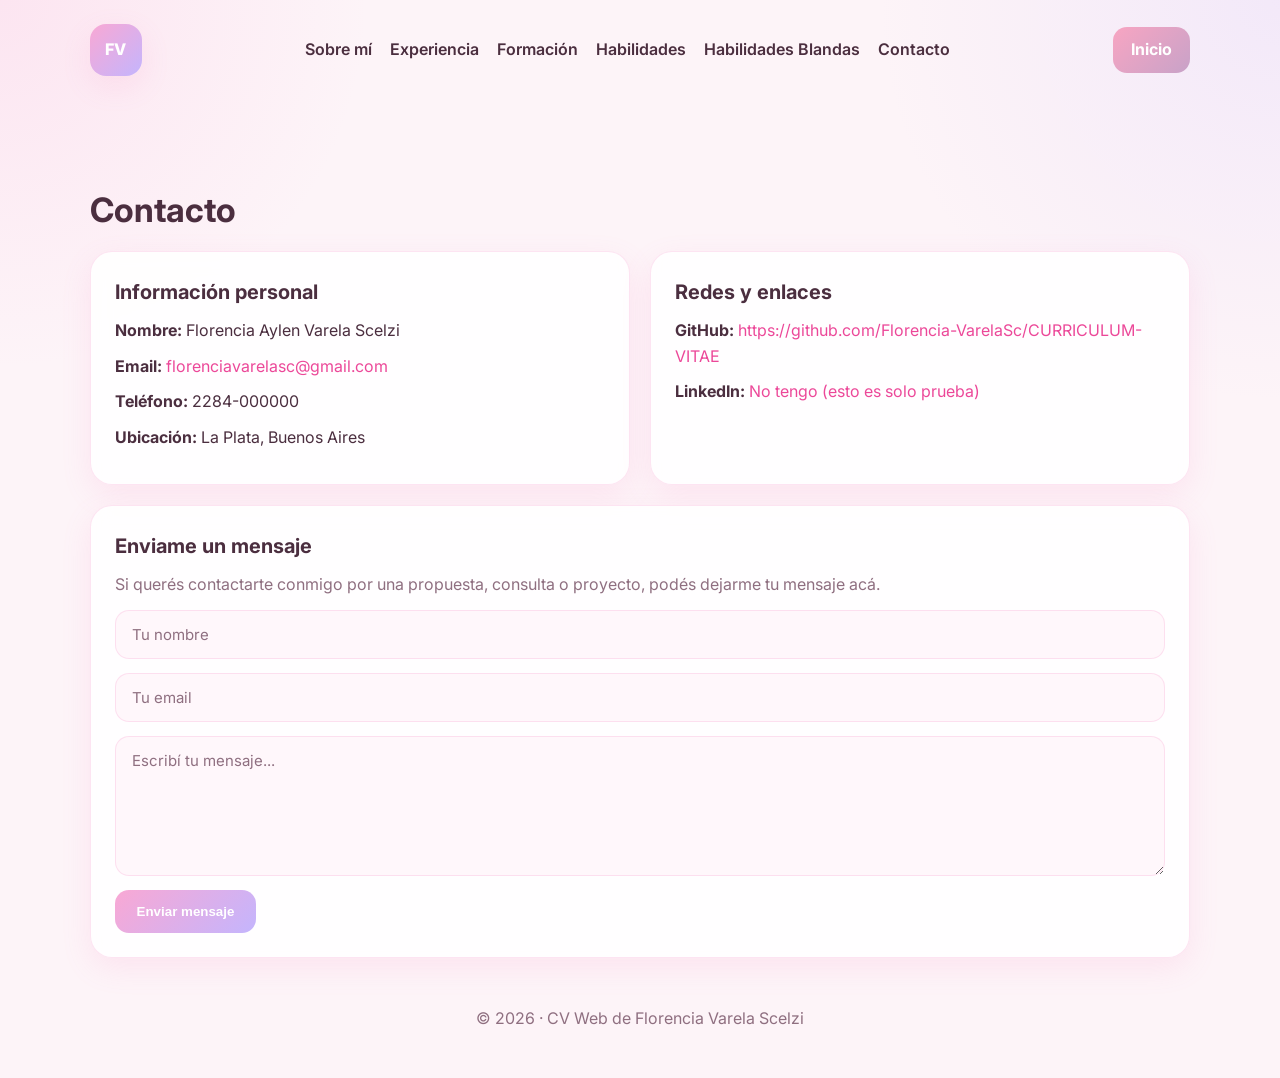
==== commit ea851f54: "Add files via upload" ====
--- a/pages/contacto.html
+++ b/pages/contacto.html
@@ -1,4 +1,3 @@
-<<<<<<< HEAD
 <!DOCTYPE html>
 <html lang="es">
 <head>
@@ -70,77 +69,4 @@
     <p>© 2026 · CV Web de Florencia Varela Scelzi</p>
   </footer>
 </body>
-=======
-<!DOCTYPE html>
-<html lang="es">
-<head>
-  <meta charset="UTF-8" />
-  <meta name="viewport" content="width=device-width, initial-scale=1.0" />
-  <title>TITULO ACA | Florencia Varela Scelzi</title>
-  <link rel="preconnect" href="https://fonts.googleapis.com">
-  <link rel="preconnect" href="https://fonts.gstatic.com" crossorigin>
-  <link href="https://fonts.googleapis.com/css2?family=Inter:wght@400;500;600;700;800&display=swap" rel="stylesheet">
-  <link rel="stylesheet" href="../style.css" />
-</head>
-<body>
-  <header class="hero page-hero">
-    <nav class="nav">
-      <div class="logo">FV</div>
-
-      <ul class="nav-links">
-        <li><a href="sobre-mi.html">Sobre mí</a></li>
-        <li><a href="experiencia.html">Experiencia</a></li>
-        <li><a href="formacion.html">Formación</a></li>
-        <li><a href="habilidades.html">Habilidades</a></li>
-        <li><a href="habilidadesblandas.html">Habilidades Blandas</a></li>
-       <li><a href="contacto.html">Contacto</a></li>
-      </ul>
-       <a href="../index.html" class="btn secondary">Inicio</a>
-      </nav>
-  </header>
-
-  <main>
-    <section class="section">
-      <div class="section-title">
-        <h3>Contacto</h3>
-      </div>
-
-      <div class="grid two">
-        <div class="card">
-          <h4>Información personal</h4>
-          <p><strong>Nombre:</strong> Florencia Aylen Varela Scelzi</p>
-          <p><strong>Email:</strong> <a href="mailto:florenciavarelasc@gmail.com">florenciavarelasc@gmail.com</a></p>
-          <p><strong>Teléfono:</strong> 2284-000000</p>
-          <p><strong>Ubicación:</strong> La Plata, Buenos Aires</p>
-        </div>
-
-        <div class="card">
-          <h4>Redes y enlaces</h4>
-          <p><strong>GitHub:</strong> <a href="https://github.com/" target="_blank">https://github.com/Florencia-VarelaSc/CURRICULUM-VITAE</a></p>
-          <p><strong>LinkedIn:</strong> <a href="https://linkedin.com/" target="_blank">No tengo (esto es solo prueba)</a></p>
-        </div>
-
-        <div class="card card-full">
-          <h4>Enviame un mensaje</h4>
-          <p class="contact-text">
-            Si querés contactarte conmigo por una propuesta, consulta o proyecto,
-            podés dejarme tu mensaje acá.
-          </p>
-
-          <form class="contact-form">
-            <input type="text" placeholder="Tu nombre" required>
-            <input type="email" placeholder="Tu email" required>
-            <textarea placeholder="Escribí tu mensaje..." rows="5" required></textarea>
-            <button type="submit" class="btn primary">Enviar mensaje</button>
-          </form>
-        </div>
-      </div>
-    </section>
-  </main>
-
-  <footer class="footer">
-    <p>© 2026 · CV Web de Florencia Varela Scelzi</p>
-  </footer>
-</body>
->>>>>>> 5d9f1e2 (Add local font (Inter))
 </html>
--- a/style.css
+++ b/style.css
@@ -1,533 +1,519 @@
-@font-face {
-  font-family: 'Inter';
-  src: url('./assets/fonts/Inter_18pt-Regular.ttf') format('truetype');
-  font-weight: 400;
-  font-style: normal;
-}
-
-@font-face {
-  font-family: 'Inter';
-  src: url('./assets/fonts/Inter_18pt-Bold.ttf') format('truetype');
-  font-weight: 700;
-  font-style: normal;
-}
-
-:root{
-  --bg: #fdf4f8;
-  --bg-soft: #fff7fb;
-  --card: rgba(255,255,255,0.88);
-  --card-border: rgba(244, 114, 182, 0.18);
-
-  --text: #4b2e3f;
-  --muted: #8f6f80;
-
-  --primary: #f9a8d4;
-  --primary-2: #c4b5fd;
-
-  --shadow: 0 10px 30px rgba(244, 114, 182, 0.12);
-}
-
-body.light{
-  --bg: #ffffff;
-  --bg-soft: #fff7fb;
-  --card: rgba(255,255,255,0.95);
-  --card-border: rgba(244, 114, 182, 0.16);
-
-  --text: #3d2c35;
-  --muted: #9a7b8b;
-
-  --primary: #f472b6;
-  --primary-2: #a78bfa;
-
-  --shadow: 0 10px 25px rgba(244, 114, 182, 0.10);
-}
-
-*{
-  margin: 0;
-  padding: 0;
-  box-sizing: border-box;
-}
-
-html{
-  scroll-behavior: smooth;
-}
-
-body{
-  font-family: 'Inter', Arial, Helvetica, sans-serif;
-  background:
-    radial-gradient(circle at top left, rgba(249,168,212,0.20), transparent 22%),
-    radial-gradient(circle at top right, rgba(196,181,253,0.18), transparent 24%),
-    var(--bg);
-  color: var(--text);
-  line-height: 1.6;
-}
-
-a{
-  color: #ec4899;
-  text-decoration: none;
-}
-
-a:hover{
-  text-decoration: underline;
-}
-
-/* HEADER / HERO */
-.hero{
-  padding: 24px 7% 40px;
-}
-
-.nav{
-  display: flex;
-  justify-content: space-between;
-  align-items: center;
-  gap: 20px;
-  margin-bottom: 48px;
-}
-
-.logo{
-  width: 52px;
-  height: 52px;
-  border-radius: 16px;
-  display: grid;
-  place-items: center;
-  font-weight: 800;
-  background: linear-gradient(135deg, var(--primary), var(--primary-2));
-  color: white;
-  box-shadow: var(--shadow);
-}
-
-.nav-links{
-  display: flex;
-  gap: 18px;
-  flex-wrap: wrap;
-  list-style: none;
-}
-
-.nav-links a{
-  color: var(--text);
-  font-weight: 600;
-  transition: 0.2s ease;
-}
-
-.nav-links a:hover{
-  color: #ec4899;
-  text-decoration: none;
-}
-
-.theme-btn{
-  border: 1px solid var(--card-border);
-  background: var(--card);
-  color: var(--text);
-  padding: 12px 14px;
-  border-radius: 14px;
-  cursor: pointer;
-  transition: 0.2s ease;
-}
-
-.theme-btn:hover{
-  transform: translateY(-2px);
-}
-
-.hero-content{
-  display: grid;
-  grid-template-columns: 1.3fr 0.9fr;
-  gap: 34px;
-  align-items: center;
-}
-
-.tag{
-  display: inline-block;
-  padding: 8px 14px;
-  border-radius: 999px;
-  background: rgba(249,168,212,0.18);
-  border: 1px solid rgba(249,168,212,0.28);
-  color: #db2777;
-  font-size: 14px;
-  margin-bottom: 16px;
-  font-weight: 600;
-}
-
-.hero-text h1{
-  font-size: 3rem;
-  line-height: 1.08;
-  margin-bottom: 14px;
-}
-
-.hero-text h2{
-  font-size: 1.25rem;
-  font-weight: 700;
-  color: var(--text);
-  margin-bottom: 18px;
-}
-
-.hero-description{
-  max-width: 720px;
-  color: var(--muted);
-  margin-bottom: 24px;
-  font-size: 1.03rem;
-}
-
-.hero-buttons{
-  display: flex;
-  flex-wrap: wrap;
-  gap: 14px;
-}
-
-.btn{
-  display: inline-block;
-  padding: 14px 22px;
-  border-radius: 14px;
-  font-weight: 700;
-  border: none;
-  cursor: pointer;
-  transition: 0.2s ease;
-}
-
-.btn:hover{
-  transform: translateY(-2px);
-  text-decoration: none;
-}
-
-.btn.primary{
-  background: linear-gradient(135deg, var(--primary), var(--primary-2));
-  color: white;
-}
-
-.btn.secondary{
-  background: var(--card);
-  color: var(--text);
-  border: 1px solid var(--card-border);
-}
-
-/* CARDS */
-.hero-card,
-.card,
-.skill-card{
-  background: var(--card);
-  border: 1px solid var(--card-border);
-  border-radius: 22px;
-  box-shadow: var(--shadow);
-  backdrop-filter: blur(10px);
-}
-
-.hero-card{
-  padding: 28px;
-}
-
-.card{
-  padding: 24px;
-  transition: 0.25s ease;
-}
-
-.card:hover,
-.skill-card:hover{
-  transform: translateY(-5px);
-  box-shadow: 0 18px 35px rgba(244,114,182,0.16);
-}
-
-.profile-circle{
-  width: 220px;
-  height: 220px;
-  margin: 0 auto 22px;
-  border-radius: 50%;
-  padding: 6px;
-  background: linear-gradient(135deg, var(--primary), var(--primary-2));
-  overflow: hidden;
-}
-
-.profile-circle img{
-  width: 100%;
-  height: 100%;
-  object-fit: cover;
-  display: block;
-  border-radius: 50%;
-}
-
-.mini-data{
-  display: grid;
-  gap: 10px;
-  color: var(--muted);
-}
-
-.mini-data strong{
-  color: var(--text);
-}
-
-/* SECCIONES */
-.section{
-  padding: 28px 7% 10px;
-}
-
-.section-title{
-  margin-bottom: 22px;
-}
-
-.section-title h3{
-  font-size: 2.1rem;
-  line-height: 1.1;
-}
-
-/* GRID GENERAL */
-.grid{
-  display: grid;
-  gap: 20px;
-}
-
-.grid.two{
-  grid-template-columns: repeat(2, 1fr);
-}
-
-.card-full{
-  grid-column: 1 / -1;
-}
-
-.card h4{
-  font-size: 1.25rem;
-  margin-bottom: 10px;
-}
-
-.card p{
-  margin-bottom: 10px;
-}
-
-.subtitle{
-  color: #db2777;
-  font-weight: 700;
-  margin-bottom: 8px;
-}
-
-/* TIMELINE DESACTIVADA */
-.timeline{
-  display: grid;
-  gap: 20px;
-}
-
-.timeline-item{
-  padding-left: 0;
-}
-
-.timeline-dot{
-  display: none;
-}
-
-/* LISTAS */
-.list{
-  display: grid;
-  gap: 10px;
-  margin-top: 10px;
-  list-style: none;
-}
-
-.list li{
-  padding-left: 18px;
-  position: relative;
-}
-
-.list li::before{
-  content: "•";
-  position: absolute;
-  left: 0;
-  color: #ec4899;
-  font-weight: 800;
-}
-
-/* FORMULARIO */
-.contact-text{
-  color: var(--muted);
-  margin-bottom: 12px;
-}
-
-.contact-form{
-  display: flex;
-  flex-direction: column;
-  gap: 14px;
-  margin-top: 12px;
-}
-
-.contact-form input,
-.contact-form textarea{
-  width: 100%;
-  padding: 14px 16px;
-  border-radius: 14px;
-  border: 1px solid var(--card-border);
-  background: var(--bg-soft);
-  color: var(--text);
-  font-family: 'Inter', Arial, Helvetica, sans-serif;
-  font-size: 15px;
-}
-
-.contact-form input::placeholder,
-.contact-form textarea::placeholder{
-  color: var(--muted);
-}
-
-.contact-form input:focus,
-.contact-form textarea:focus{
-  outline: none;
-  border-color: #f472b6;
-  box-shadow: 0 0 0 3px rgba(244,114,182,0.12);
-}
-
-.contact-form textarea{
-  min-height: 140px;
-  resize: vertical;
-}
-
-.contact-form .btn{
-  align-self: flex-start;
-}
-
-/* SKILLS */
-.skills-cards-grid{
-  display: grid;
-  grid-template-columns: repeat(4, 1fr);
-  gap: 22px;
-}
-
-.skill-card{
-  padding: 26px 18px;
-  text-align: center;
-  transition: 0.25s ease;
-}
-
-.skill-card img{
-  width: 58px;
-  height: 58px;
-  object-fit: contain;
-  display: block;
-  margin: 0 auto 14px;
-}
-
-.skill-card h4{
-  font-size: 1.15rem;
-  font-weight: 700;
-  margin: 0;
-}
-
-/* FOOTER */
-.footer{
-  text-align: center;
-  padding: 38px 20px 46px;
-  color: var(--muted);
-}
-
-/* RESPONSIVE */
-@media (max-width: 1100px){
-  .skills-cards-grid{
-    grid-template-columns: repeat(3, 1fr);
-  }
-}
-
-@media (max-width: 980px){
-  .hero-content,
-  .grid.two{
-    grid-template-columns: 1fr;
-  }
-
-  .card-full{
-    grid-column: auto;
-  }
-
-  .hero-text h1{
-    font-size: 2.35rem;
-  }
-
-  .nav{
-    flex-direction: column;
-    align-items: flex-start;
-  }
-
-  .nav-links{
-    gap: 12px;
-  }
-}
-
-@media (max-width: 780px){
-  .skills-cards-grid{
-    grid-template-columns: repeat(2, 1fr);
-  }
-}
-
-@media (max-width: 640px){
-  .hero,
-  .section{
-    padding-left: 5%;
-    padding-right: 5%;
-  }
-
-  .hero-text h1{
-    font-size: 2rem;
-  }
-
-  .hero-text h2{
-    font-size: 1.05rem;
-  }
-
-  .section-title h3{
-    font-size: 1.7rem;
-  }
-
-  .profile-circle{
-    width: 180px;
-    height: 180px;
-  }
-
-  .card,
-  .hero-card,
-  .skill-card{
-    padding: 20px;
-  }
-
-  .btn{
-    width: 100%;
-    text-align: center;
-  }
-
-  .contact-form .btn{
-    align-self: stretch;
-  }
-}
-
-@media (max-width: 500px){
-  .skills-cards-grid{
-    grid-template-columns: 1fr;
-  }
-}
-
-/* ALINEACION */
-.nav {
-  display: flex;
-  justify-content: space-between;
-  align-items: center;
-  gap: 20px;
-}
-
-/* menú centrado */
-.nav-links {
-  display: flex;
-  gap: 18px;
-  list-style: none;
-  justify-content: center;
-  flex: 1;
-}
-
-/* botón inicio a la derecha */
-.nav .btn.secondary {
-  margin-left: auto;
-}
-
-/* botón más lindo */
-.btn.secondary {
-  background: linear-gradient(135deg, #f8a5c2, #c8a2c8);
-  color: white;
-  border-radius: 14px;
-  padding: 10px 18px;
-  font-weight: 700;
-  border: none;
-  transition: 0.2s ease;
-}
-
-.btn.secondary:hover {
-  transform: translateY(-2px);
-  opacity: 0.9;
+:root{
+  --bg: #fdf4f8;
+  --bg-soft: #fff7fb;
+  --card: rgba(255,255,255,0.88);
+  --card-border: rgba(244, 114, 182, 0.18);
+
+  --text: #4b2e3f;
+  --muted: #8f6f80;
+
+  --primary: #f9a8d4;
+  --primary-2: #c4b5fd;
+
+  --shadow: 0 10px 30px rgba(244, 114, 182, 0.12);
+}
+
+body.light{
+  --bg: #ffffff;
+  --bg-soft: #fff7fb;
+  --card: rgba(255,255,255,0.95);
+  --card-border: rgba(244, 114, 182, 0.16);
+
+  --text: #3d2c35;
+  --muted: #9a7b8b;
+
+  --primary: #f472b6;
+  --primary-2: #a78bfa;
+
+  --shadow: 0 10px 25px rgba(244, 114, 182, 0.10);
+}
+
+*{
+  margin: 0;
+  padding: 0;
+  box-sizing: border-box;
+}
+
+html{
+  scroll-behavior: smooth;
+}
+
+body{
+  font-family: 'Inter', Arial, Helvetica, sans-serif;
+  background:
+    radial-gradient(circle at top left, rgba(249,168,212,0.20), transparent 22%),
+    radial-gradient(circle at top right, rgba(196,181,253,0.18), transparent 24%),
+    var(--bg);
+  color: var(--text);
+  line-height: 1.6;
+}
+
+a{
+  color: #ec4899;
+  text-decoration: none;
+}
+
+a:hover{
+  text-decoration: underline;
+}
+
+/* HEADER / HERO */
+.hero{
+  padding: 24px 7% 40px;
+}
+
+.nav{
+  display: flex;
+  justify-content: space-between;
+  align-items: center;
+  gap: 20px;
+  margin-bottom: 48px;
+}
+
+.logo{
+  width: 52px;
+  height: 52px;
+  border-radius: 16px;
+  display: grid;
+  place-items: center;
+  font-weight: 800;
+  background: linear-gradient(135deg, var(--primary), var(--primary-2));
+  color: white;
+  box-shadow: var(--shadow);
+}
+
+.nav-links{
+  display: flex;
+  gap: 18px;
+  flex-wrap: wrap;
+  list-style: none;
+}
+
+.nav-links a{
+  color: var(--text);
+  font-weight: 600;
+  transition: 0.2s ease;
+}
+
+.nav-links a:hover{
+  color: #ec4899;
+  text-decoration: none;
+}
+
+.theme-btn{
+  border: 1px solid var(--card-border);
+  background: var(--card);
+  color: var(--text);
+  padding: 12px 14px;
+  border-radius: 14px;
+  cursor: pointer;
+  transition: 0.2s ease;
+}
+
+.theme-btn:hover{
+  transform: translateY(-2px);
+}
+
+.hero-content{
+  display: grid;
+  grid-template-columns: 1.3fr 0.9fr;
+  gap: 34px;
+  align-items: center;
+}
+
+.tag{
+  display: inline-block;
+  padding: 8px 14px;
+  border-radius: 999px;
+  background: rgba(249,168,212,0.18);
+  border: 1px solid rgba(249,168,212,0.28);
+  color: #db2777;
+  font-size: 14px;
+  margin-bottom: 16px;
+  font-weight: 600;
+}
+
+.hero-text h1{
+  font-size: 3rem;
+  line-height: 1.08;
+  margin-bottom: 14px;
+}
+
+.hero-text h2{
+  font-size: 1.25rem;
+  font-weight: 700;
+  color: var(--text);
+  margin-bottom: 18px;
+}
+
+.hero-description{
+  max-width: 720px;
+  color: var(--muted);
+  margin-bottom: 24px;
+  font-size: 1.03rem;
+}
+
+.hero-buttons{
+  display: flex;
+  flex-wrap: wrap;
+  gap: 14px;
+}
+
+.btn{
+  display: inline-block;
+  padding: 14px 22px;
+  border-radius: 14px;
+  font-weight: 700;
+  border: none;
+  cursor: pointer;
+  transition: 0.2s ease;
+}
+
+.btn:hover{
+  transform: translateY(-2px);
+  text-decoration: none;
+}
+
+.btn.primary{
+  background: linear-gradient(135deg, var(--primary), var(--primary-2));
+  color: white;
+}
+
+.btn.secondary{
+  background: var(--card);
+  color: var(--text);
+  border: 1px solid var(--card-border);
+}
+
+/* CARDS */
+.hero-card,
+.card,
+.skill-card{
+  background: var(--card);
+  border: 1px solid var(--card-border);
+  border-radius: 22px;
+  box-shadow: var(--shadow);
+  backdrop-filter: blur(10px);
+}
+
+.hero-card{
+  padding: 28px;
+}
+
+.card{
+  padding: 24px;
+  transition: 0.25s ease;
+}
+
+.card:hover,
+.skill-card:hover{
+  transform: translateY(-5px);
+  box-shadow: 0 18px 35px rgba(244,114,182,0.16);
+}
+
+.profile-circle{
+  width: 220px;
+  height: 220px;
+  margin: 0 auto 22px;
+  border-radius: 50%;
+  padding: 6px;
+  background: linear-gradient(135deg, var(--primary), var(--primary-2));
+  overflow: hidden;
+}
+
+.profile-circle img{
+  width: 100%;
+  height: 100%;
+  object-fit: cover;
+  display: block;
+  border-radius: 50%;
+}
+
+.mini-data{
+  display: grid;
+  gap: 10px;
+  color: var(--muted);
+}
+
+.mini-data strong{
+  color: var(--text);
+}
+
+/* SECCIONES */
+.section{
+  padding: 28px 7% 10px;
+}
+
+.section-title{
+  margin-bottom: 22px;
+}
+
+.section-title h3{
+  font-size: 2.1rem;
+  line-height: 1.1;
+}
+
+/* GRID GENERAL */
+.grid{
+  display: grid;
+  gap: 20px;
+}
+
+.grid.two{
+  grid-template-columns: repeat(2, 1fr);
+}
+
+.card-full{
+  grid-column: 1 / -1;
+}
+
+.card h4{
+  font-size: 1.25rem;
+  margin-bottom: 10px;
+}
+
+.card p{
+  margin-bottom: 10px;
+}
+
+.subtitle{
+  color: #db2777;
+  font-weight: 700;
+  margin-bottom: 8px;
+}
+
+/* TIMELINE DESACTIVADA */
+.timeline{
+  display: grid;
+  gap: 20px;
+}
+
+.timeline-item{
+  padding-left: 0;
+}
+
+.timeline-dot{
+  display: none;
+}
+
+/* LISTAS */
+.list{
+  display: grid;
+  gap: 10px;
+  margin-top: 10px;
+  list-style: none;
+}
+
+.list li{
+  padding-left: 18px;
+  position: relative;
+}
+
+.list li::before{
+  content: "•";
+  position: absolute;
+  left: 0;
+  color: #ec4899;
+  font-weight: 800;
+}
+
+/* FORMULARIO */
+.contact-text{
+  color: var(--muted);
+  margin-bottom: 12px;
+}
+
+.contact-form{
+  display: flex;
+  flex-direction: column;
+  gap: 14px;
+  margin-top: 12px;
+}
+
+.contact-form input,
+.contact-form textarea{
+  width: 100%;
+  padding: 14px 16px;
+  border-radius: 14px;
+  border: 1px solid var(--card-border);
+  background: var(--bg-soft);
+  color: var(--text);
+  font-family: 'Inter', Arial, Helvetica, sans-serif;
+  font-size: 15px;
+}
+
+.contact-form input::placeholder,
+.contact-form textarea::placeholder{
+  color: var(--muted);
+}
+
+.contact-form input:focus,
+.contact-form textarea:focus{
+  outline: none;
+  border-color: #f472b6;
+  box-shadow: 0 0 0 3px rgba(244,114,182,0.12);
+}
+
+.contact-form textarea{
+  min-height: 140px;
+  resize: vertical;
+}
+
+.contact-form .btn{
+  align-self: flex-start;
+}
+
+/* SKILLS */
+.skills-cards-grid{
+  display: grid;
+  grid-template-columns: repeat(4, 1fr);
+  gap: 22px;
+}
+
+.skill-card{
+  padding: 26px 18px;
+  text-align: center;
+  transition: 0.25s ease;
+}
+
+.skill-card img{
+  width: 58px;
+  height: 58px;
+  object-fit: contain;
+  display: block;
+  margin: 0 auto 14px;
+}
+
+.skill-card h4{
+  font-size: 1.15rem;
+  font-weight: 700;
+  margin: 0;
+}
+
+/* FOOTER */
+.footer{
+  text-align: center;
+  padding: 38px 20px 46px;
+  color: var(--muted);
+}
+
+/* RESPONSIVE */
+@media (max-width: 1100px){
+  .skills-cards-grid{
+    grid-template-columns: repeat(3, 1fr);
+  }
+}
+
+@media (max-width: 980px){
+  .hero-content,
+  .grid.two{
+    grid-template-columns: 1fr;
+  }
+
+  .card-full{
+    grid-column: auto;
+  }
+
+  .hero-text h1{
+    font-size: 2.35rem;
+  }
+
+  .nav{
+    flex-direction: column;
+    align-items: flex-start;
+  }
+
+  .nav-links{
+    gap: 12px;
+  }
+}
+
+@media (max-width: 780px){
+  .skills-cards-grid{
+    grid-template-columns: repeat(2, 1fr);
+  }
+}
+
+@media (max-width: 640px){
+  .hero,
+  .section{
+    padding-left: 5%;
+    padding-right: 5%;
+  }
+
+  .hero-text h1{
+    font-size: 2rem;
+  }
+
+  .hero-text h2{
+    font-size: 1.05rem;
+  }
+
+  .section-title h3{
+    font-size: 1.7rem;
+  }
+
+  .profile-circle{
+    width: 180px;
+    height: 180px;
+  }
+
+  .card,
+  .hero-card,
+  .skill-card{
+    padding: 20px;
+  }
+
+  .btn{
+    width: 100%;
+    text-align: center;
+  }
+
+  .contact-form .btn{
+    align-self: stretch;
+  }
+}
+
+@media (max-width: 500px){
+  .skills-cards-grid{
+    grid-template-columns: 1fr;
+  }
+}
+
+/* ALINEACION */
+.nav {
+  display: flex;
+  justify-content: space-between;
+  align-items: center;
+  gap: 20px;
+}
+
+/* menú centrado */
+.nav-links {
+  display: flex;
+  gap: 18px;
+  list-style: none;
+  justify-content: center;
+  flex: 1;
+}
+
+/* botón inicio a la derecha */
+.nav .btn.secondary {
+  margin-left: auto;
+}
+
+/* botón más lindo */
+.btn.secondary {
+  background: linear-gradient(135deg, #f8a5c2, #c8a2c8);
+  color: white;
+  border-radius: 14px;
+  padding: 10px 18px;
+  font-weight: 700;
+  border: none;
+  transition: 0.2s ease;
+}
+
+.btn.secondary:hover {
+  transform: translateY(-2px);
+  opacity: 0.9;
 }
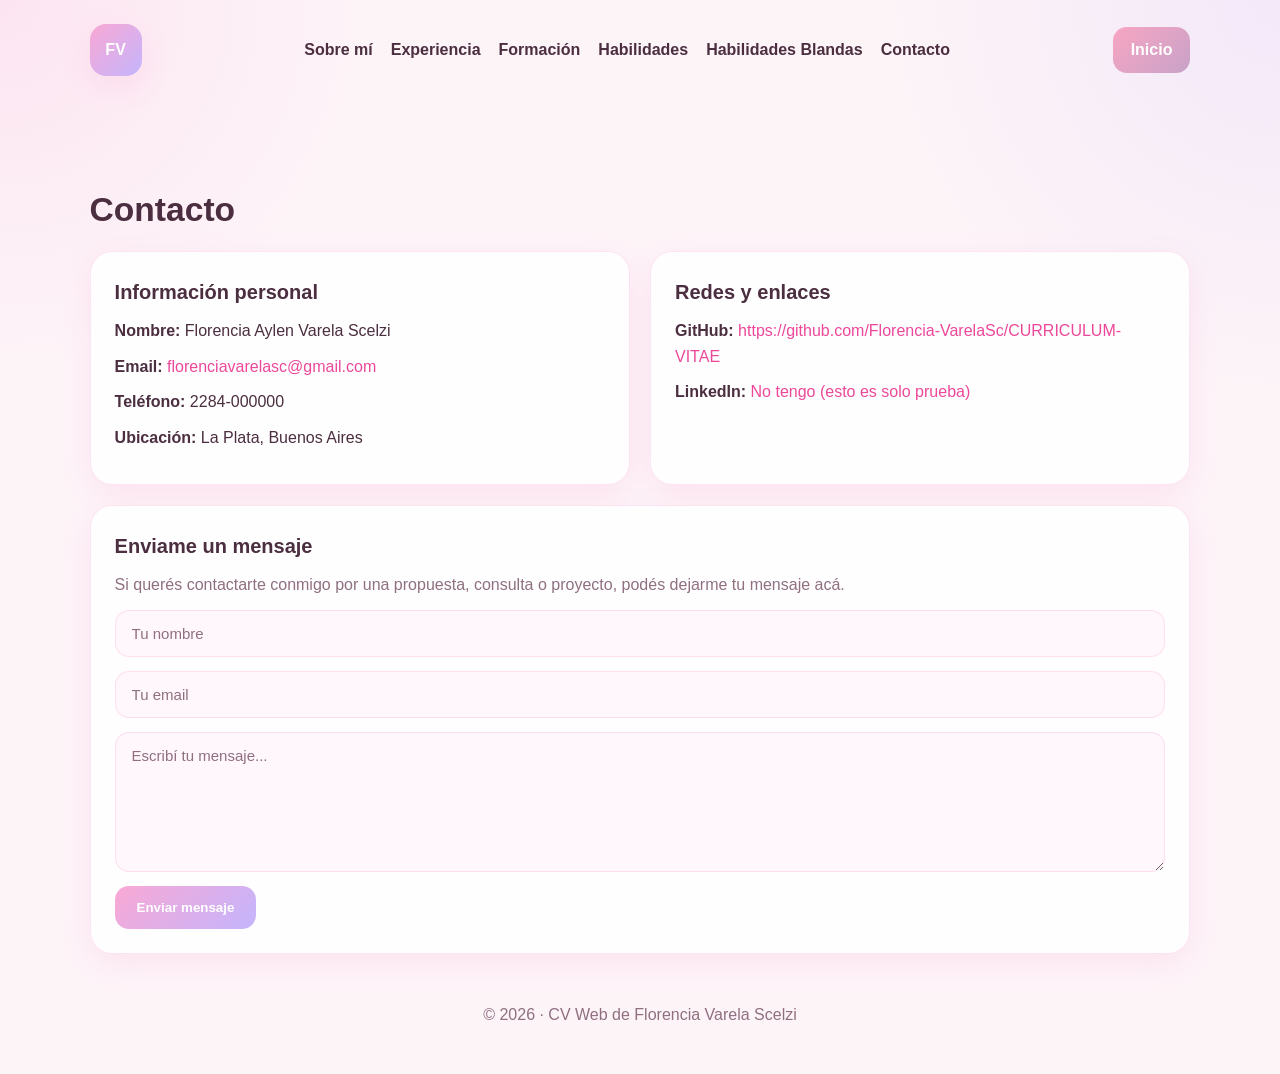
==== commit ab49cb04: "fix Agregar fuente local Inter" ====
--- a/pages/contacto.html
+++ b/pages/contacto.html
@@ -4,9 +4,6 @@
   <meta charset="UTF-8" />
   <meta name="viewport" content="width=device-width, initial-scale=1.0" />
   <title>TITULO ACA | Florencia Varela Scelzi</title>
-  <link rel="preconnect" href="https://fonts.googleapis.com">
-  <link rel="preconnect" href="https://fonts.gstatic.com" crossorigin>
-  <link href="https://fonts.googleapis.com/css2?family=Inter:wght@400;500;600;700;800&display=swap" rel="stylesheet">
   <link rel="stylesheet" href="../style.css" />
 </head>
 <body>
--- a/style.css
+++ b/style.css
@@ -11,6 +11,37 @@
   --primary-2: #c4b5fd;
 
   --shadow: 0 10px 30px rgba(244, 114, 182, 0.12);
+}
+
+@font-face {
+  font-family: 'Inter';
+  src: url('../fonts/Inter-Regular.woff2') format('woff2');
+  font-weight: 400;
+  font-display: swap;
+}
+@font-face {
+  font-family: 'Inter';
+  src: url('../fonts/Inter-Medium.woff2') format('woff2');
+  font-weight: 500;
+  font-display: swap;
+}
+@font-face {
+  font-family: 'Inter';
+  src: url('../fonts/Inter-SemiBold.woff2') format('woff2');
+  font-weight: 600;
+  font-display: swap;
+}
+@font-face {
+  font-family: 'Inter';
+  src: url('../fonts/Inter-Bold.woff2') format('woff2');
+  font-weight: 700;
+  font-display: swap;
+}
+@font-face {
+  font-family: 'Inter';
+  src: url('../fonts/Inter-ExtraBold.woff2') format('woff2');
+  font-weight: 800;
+  font-display: swap;
 }
 
 body.light{
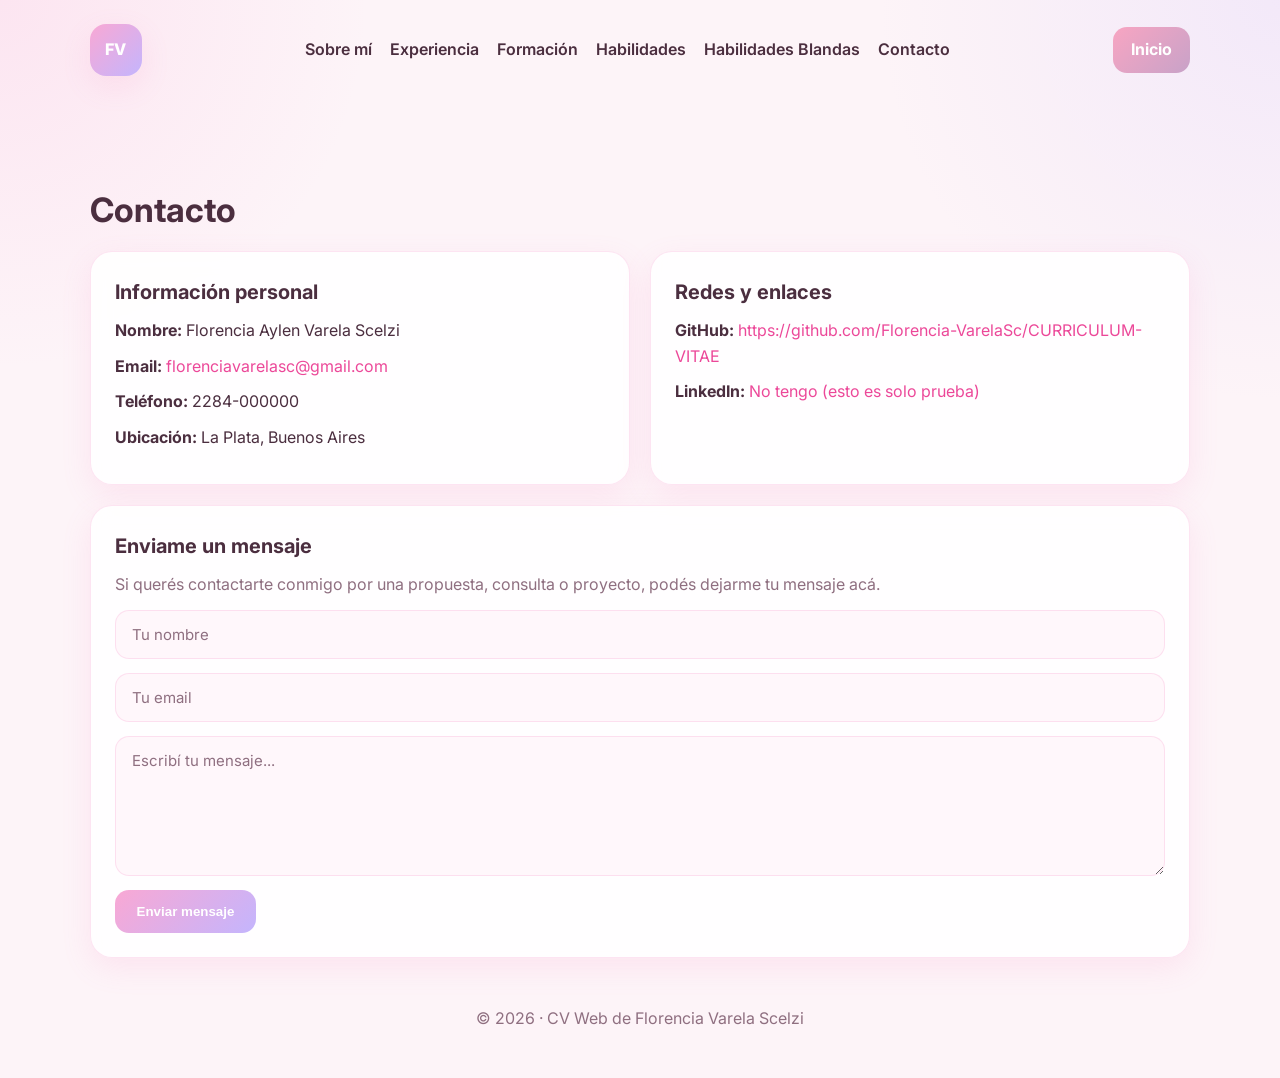
==== commit 8bac15a5: "fix Priorizar clases CSS sobre estilos inline" ====
--- a/pages/contacto.html
+++ b/pages/contacto.html
@@ -4,6 +4,9 @@
   <meta charset="UTF-8" />
   <meta name="viewport" content="width=device-width, initial-scale=1.0" />
   <title>TITULO ACA | Florencia Varela Scelzi</title>
+  <link rel="preconnect" href="https://fonts.googleapis.com">
+  <link rel="preconnect" href="https://fonts.gstatic.com" crossorigin>
+  <link href="https://fonts.googleapis.com/css2?family=Inter:wght@400;500;600;700;800&display=swap" rel="stylesheet">
   <link rel="stylesheet" href="../style.css" />
 </head>
 <body>
@@ -26,12 +29,12 @@
   <main>
     <section class="section">
       <div class="section-title">
-        <h3>Contacto</h3>
+        <h3 class="section-heading">Contacto</h3>
       </div>
 
       <div class="grid two">
         <div class="card">
-          <h4>Información personal</h4>
+          <h4 class="card-title">Información personal</h4>
           <p><strong>Nombre:</strong> Florencia Aylen Varela Scelzi</p>
           <p><strong>Email:</strong> <a href="mailto:florenciavarelasc@gmail.com">florenciavarelasc@gmail.com</a></p>
           <p><strong>Teléfono:</strong> 2284-000000</p>
@@ -39,13 +42,13 @@
         </div>
 
         <div class="card">
-          <h4>Redes y enlaces</h4>
+          <h4 class="card-title">Redes y enlaces</h4>
           <p><strong>GitHub:</strong> <a href="https://github.com/" target="_blank">https://github.com/Florencia-VarelaSc/CURRICULUM-VITAE</a></p>
           <p><strong>LinkedIn:</strong> <a href="https://linkedin.com/" target="_blank">No tengo (esto es solo prueba)</a></p>
         </div>
 
         <div class="card card-full">
-          <h4>Enviame un mensaje</h4>
+          <h4 class="card-title">Enviame un mensaje</h4>
           <p class="contact-text">
             Si querés contactarte conmigo por una propuesta, consulta o proyecto,
             podés dejarme tu mensaje acá.
--- a/style.css
+++ b/style.css
@@ -11,37 +11,6 @@
   --primary-2: #c4b5fd;
 
   --shadow: 0 10px 30px rgba(244, 114, 182, 0.12);
-}
-
-@font-face {
-  font-family: 'Inter';
-  src: url('../fonts/Inter-Regular.woff2') format('woff2');
-  font-weight: 400;
-  font-display: swap;
-}
-@font-face {
-  font-family: 'Inter';
-  src: url('../fonts/Inter-Medium.woff2') format('woff2');
-  font-weight: 500;
-  font-display: swap;
-}
-@font-face {
-  font-family: 'Inter';
-  src: url('../fonts/Inter-SemiBold.woff2') format('woff2');
-  font-weight: 600;
-  font-display: swap;
-}
-@font-face {
-  font-family: 'Inter';
-  src: url('../fonts/Inter-Bold.woff2') format('woff2');
-  font-weight: 700;
-  font-display: swap;
-}
-@font-face {
-  font-family: 'Inter';
-  src: url('../fonts/Inter-ExtraBold.woff2') format('woff2');
-  font-weight: 800;
-  font-display: swap;
 }
 
 body.light{
@@ -164,13 +133,13 @@
   font-weight: 600;
 }
 
-.hero-text h1{
+.hero-title{
   font-size: 3rem;
   line-height: 1.08;
   margin-bottom: 14px;
 }
 
-.hero-text h2{
+.hero-subtitle{
   font-size: 1.25rem;
   font-weight: 700;
   color: var(--text);
@@ -252,7 +221,7 @@
   overflow: hidden;
 }
 
-.profile-circle img{
+.profile-img{
   width: 100%;
   height: 100%;
   object-fit: cover;
@@ -279,7 +248,7 @@
   margin-bottom: 22px;
 }
 
-.section-title h3{
+.section-heading{
   font-size: 2.1rem;
   line-height: 1.1;
 }
@@ -298,7 +267,7 @@
   grid-column: 1 / -1;
 }
 
-.card h4{
+.card-title{
   font-size: 1.25rem;
   margin-bottom: 10px;
 }
@@ -407,7 +376,7 @@
   transition: 0.25s ease;
 }
 
-.skill-card img{
+.skill-icon{
   width: 58px;
   height: 58px;
   object-fit: contain;
@@ -415,7 +384,7 @@
   margin: 0 auto 14px;
 }
 
-.skill-card h4{
+.skill-title{
   font-size: 1.15rem;
   font-weight: 700;
   margin: 0;
@@ -445,7 +414,7 @@
     grid-column: auto;
   }
 
-  .hero-text h1{
+  .hero-title{
     font-size: 2.35rem;
   }
 
@@ -472,15 +441,15 @@
     padding-right: 5%;
   }
 
-  .hero-text h1{
+  .hero-title{
     font-size: 2rem;
   }
 
-  .hero-text h2{
+  .hero-subtitle{
     font-size: 1.05rem;
   }
 
-  .section-title h3{
+  .section-heading{
     font-size: 1.7rem;
   }
 
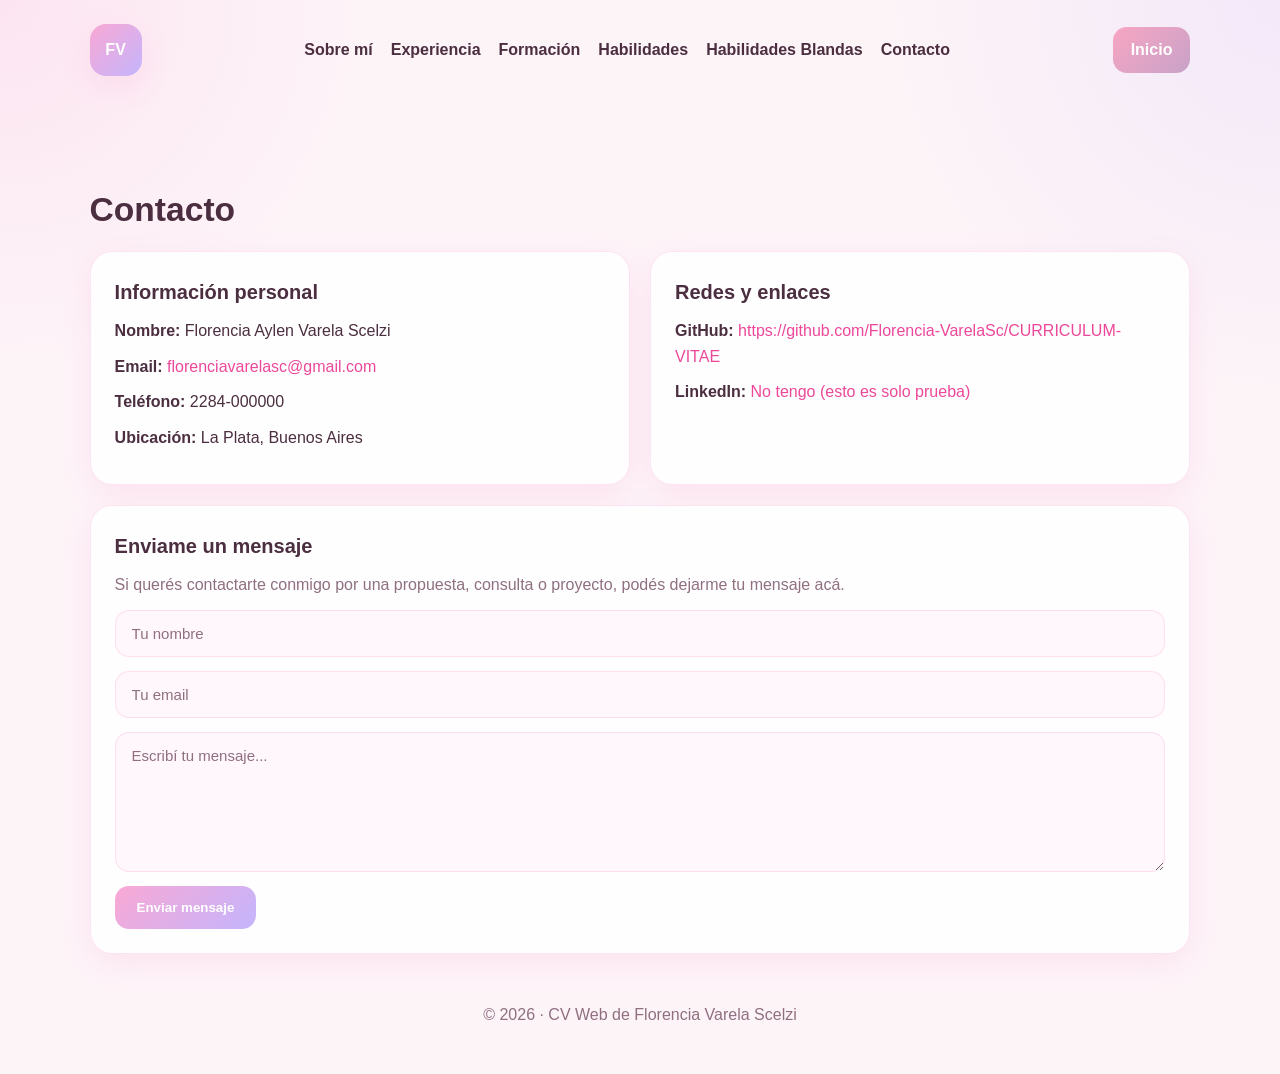
==== commit d567e9df: "Merge pull request #23 from Florencia-VarelaSc/1-local-font fix Agregar fuente local Inter" ====
--- a/pages/contacto.html
+++ b/pages/contacto.html
@@ -4,9 +4,6 @@
   <meta charset="UTF-8" />
   <meta name="viewport" content="width=device-width, initial-scale=1.0" />
   <title>TITULO ACA | Florencia Varela Scelzi</title>
-  <link rel="preconnect" href="https://fonts.googleapis.com">
-  <link rel="preconnect" href="https://fonts.gstatic.com" crossorigin>
-  <link href="https://fonts.googleapis.com/css2?family=Inter:wght@400;500;600;700;800&display=swap" rel="stylesheet">
   <link rel="stylesheet" href="../style.css" />
 </head>
 <body>
--- a/style.css
+++ b/style.css
@@ -10,7 +10,38 @@
   --primary: #f9a8d4;
   --primary-2: #c4b5fd;
 
-  --shadow: 0 10px 30px rgba(244, 114, 182, 0.12);
+  --shadow: 0 0.625rem 1.875rem rgba(244, 114, 182, 0.12);
+}
+
+@font-face {
+  font-family: 'Inter';
+  src: url('../fonts/Inter-Regular.woff2') format('woff2');
+  font-weight: 400;
+  font-display: swap;
+}
+@font-face {
+  font-family: 'Inter';
+  src: url('../fonts/Inter-Medium.woff2') format('woff2');
+  font-weight: 500;
+  font-display: swap;
+}
+@font-face {
+  font-family: 'Inter';
+  src: url('../fonts/Inter-SemiBold.woff2') format('woff2');
+  font-weight: 600;
+  font-display: swap;
+}
+@font-face {
+  font-family: 'Inter';
+  src: url('../fonts/Inter-Bold.woff2') format('woff2');
+  font-weight: 700;
+  font-display: swap;
+}
+@font-face {
+  font-family: 'Inter';
+  src: url('../fonts/Inter-ExtraBold.woff2') format('woff2');
+  font-weight: 800;
+  font-display: swap;
 }
 
 body.light{
@@ -25,7 +56,7 @@
   --primary: #f472b6;
   --primary-2: #a78bfa;
 
-  --shadow: 0 10px 25px rgba(244, 114, 182, 0.10);
+  --shadow: 0 0.625rem 1.563rem rgba(244, 114, 182, 0.10);
 }
 
 *{
@@ -59,21 +90,21 @@
 
 /* HEADER / HERO */
 .hero{
-  padding: 24px 7% 40px;
+  padding: 1.5rem 7% 2.5rem;
 }
 
 .nav{
   display: flex;
   justify-content: space-between;
   align-items: center;
-  gap: 20px;
-  margin-bottom: 48px;
+  gap: 1.25rem;
+  margin-bottom: 3rem;
 }
 
 .logo{
-  width: 52px;
-  height: 52px;
-  border-radius: 16px;
+  width: 3.25rem;
+  height: 3.25rem;
+  border-radius: 1rem;
   display: grid;
   place-items: center;
   font-weight: 800;
@@ -84,7 +115,7 @@
 
 .nav-links{
   display: flex;
-  gap: 18px;
+  gap: 1.125rem;
   flex-wrap: wrap;
   list-style: none;
 }
@@ -104,65 +135,65 @@
   border: 1px solid var(--card-border);
   background: var(--card);
   color: var(--text);
-  padding: 12px 14px;
-  border-radius: 14px;
+  padding: 0.75rem 0.875rem;
+  border-radius: 0.875rem;
   cursor: pointer;
   transition: 0.2s ease;
 }
 
 .theme-btn:hover{
-  transform: translateY(-2px);
+  transform: translateY(-0.125rem);
 }
 
 .hero-content{
   display: grid;
   grid-template-columns: 1.3fr 0.9fr;
-  gap: 34px;
+  gap: 2.125rem;
   align-items: center;
 }
 
 .tag{
   display: inline-block;
-  padding: 8px 14px;
-  border-radius: 999px;
+  padding: 0.5rem 0.875rem;
+  border-radius: 62.438rem;
   background: rgba(249,168,212,0.18);
-  border: 1px solid rgba(249,168,212,0.28);
+  border: 0.063rem solid rgba(249,168,212,0.28);
   color: #db2777;
-  font-size: 14px;
-  margin-bottom: 16px;
+  font-size: 0.875rem;
+  margin-bottom: 1rem;
   font-weight: 600;
 }
 
 .hero-title{
   font-size: 3rem;
   line-height: 1.08;
-  margin-bottom: 14px;
+  margin-bottom: 0.875rem;
 }
 
 .hero-subtitle{
   font-size: 1.25rem;
   font-weight: 700;
   color: var(--text);
-  margin-bottom: 18px;
+  margin-bottom: 1.125rem;
 }
 
 .hero-description{
-  max-width: 720px;
+  max-width: 45rem;
   color: var(--muted);
-  margin-bottom: 24px;
+  margin-bottom: 1.5rem;
   font-size: 1.03rem;
 }
 
 .hero-buttons{
   display: flex;
   flex-wrap: wrap;
-  gap: 14px;
+  gap: 0.875rem;
 }
 
 .btn{
   display: inline-block;
-  padding: 14px 22px;
-  border-radius: 14px;
+  padding: 0.875rem 1.375rem;
+  border-radius: 0.875rem;
   font-weight: 700;
   border: none;
   cursor: pointer;
@@ -170,7 +201,7 @@
 }
 
 .btn:hover{
-  transform: translateY(-2px);
+  transform: translateY(-0.125rem);
   text-decoration: none;
 }
 
@@ -190,33 +221,33 @@
 .card,
 .skill-card{
   background: var(--card);
-  border: 1px solid var(--card-border);
-  border-radius: 22px;
+  border: 0.063rem solid var(--card-border);
+  border-radius: 1.375rem;
   box-shadow: var(--shadow);
-  backdrop-filter: blur(10px);
+  backdrop-filter: blur(0.625rem);
 }
 
 .hero-card{
-  padding: 28px;
+  padding: 1.75rem;
 }
 
 .card{
-  padding: 24px;
+  padding: 1.5rem;
   transition: 0.25s ease;
 }
 
 .card:hover,
 .skill-card:hover{
-  transform: translateY(-5px);
-  box-shadow: 0 18px 35px rgba(244,114,182,0.16);
+  transform: translateY(-0.313rem);
+  box-shadow: 0 1.125rem 2.188rem rgba(244,114,182,0.16);
 }
 
 .profile-circle{
-  width: 220px;
-  height: 220px;
-  margin: 0 auto 22px;
+  width: 13.75rem;
+  height: 13.75rem;
+  margin: 0 auto 1.375rem;
   border-radius: 50%;
-  padding: 6px;
+  padding: 0.375;
   background: linear-gradient(135deg, var(--primary), var(--primary-2));
   overflow: hidden;
 }
@@ -231,7 +262,7 @@
 
 .mini-data{
   display: grid;
-  gap: 10px;
+  gap: 0.625rem;
   color: var(--muted);
 }
 
@@ -241,11 +272,11 @@
 
 /* SECCIONES */
 .section{
-  padding: 28px 7% 10px;
+  padding: 1.75rem 7% 0.625rem;
 }
 
 .section-title{
-  margin-bottom: 22px;
+  margin-bottom: 1.375rem;
 }
 
 .section-heading{
@@ -256,7 +287,7 @@
 /* GRID GENERAL */
 .grid{
   display: grid;
-  gap: 20px;
+  gap: 1.25rem;
 }
 
 .grid.two{
@@ -269,23 +300,23 @@
 
 .card-title{
   font-size: 1.25rem;
-  margin-bottom: 10px;
+  margin-bottom: 0.625rem;
 }
 
 .card p{
-  margin-bottom: 10px;
+  margin-bottom: 0.625rem;
 }
 
 .subtitle{
   color: #db2777;
   font-weight: 700;
-  margin-bottom: 8px;
+  margin-bottom: 0.5rem;
 }
 
 /* TIMELINE DESACTIVADA */
 .timeline{
   display: grid;
-  gap: 20px;
+  gap: 1.25rem;
 }
 
 .timeline-item{
@@ -299,13 +330,13 @@
 /* LISTAS */
 .list{
   display: grid;
-  gap: 10px;
-  margin-top: 10px;
+  gap: 0.625rem;
+  margin-top: 0.625rem;
   list-style: none;
 }
 
 .list li{
-  padding-left: 18px;
+  padding-left: 1.125rem;
   position: relative;
 }
 
@@ -320,26 +351,26 @@
 /* FORMULARIO */
 .contact-text{
   color: var(--muted);
-  margin-bottom: 12px;
+  margin-bottom: 0.75rem;
 }
 
 .contact-form{
   display: flex;
   flex-direction: column;
-  gap: 14px;
-  margin-top: 12px;
+  gap: 0.875rem;
+  margin-top: 0.75rem;
 }
 
 .contact-form input,
 .contact-form textarea{
   width: 100%;
-  padding: 14px 16px;
-  border-radius: 14px;
-  border: 1px solid var(--card-border);
+  padding: 0.875rem 1rem;
+  border-radius: 0.875rem;
+  border: 0.063rem solid var(--card-border);
   background: var(--bg-soft);
   color: var(--text);
   font-family: 'Inter', Arial, Helvetica, sans-serif;
-  font-size: 15px;
+  font-size: 0.938rem;
 }
 
 .contact-form input::placeholder,
@@ -355,7 +386,7 @@
 }
 
 .contact-form textarea{
-  min-height: 140px;
+  min-height: 8.75rem;
   resize: vertical;
 }
 
@@ -367,21 +398,21 @@
 .skills-cards-grid{
   display: grid;
   grid-template-columns: repeat(4, 1fr);
-  gap: 22px;
+  gap: 1.375rem;
 }
 
 .skill-card{
-  padding: 26px 18px;
+  padding: 1.625rem 1.125rem;
   text-align: center;
   transition: 0.25s ease;
 }
 
 .skill-icon{
-  width: 58px;
-  height: 58px;
+  width: 3.625rem;
+  height: 3.625rem;
   object-fit: contain;
   display: block;
-  margin: 0 auto 14px;
+  margin: 0 auto 0.875rem;
 }
 
 .skill-title{
@@ -393,18 +424,18 @@
 /* FOOTER */
 .footer{
   text-align: center;
-  padding: 38px 20px 46px;
+  padding: 2.375rem 1.25rem 2.875rem;
   color: var(--muted);
 }
 
 /* RESPONSIVE */
-@media (max-width: 1100px){
+@media (max-width: 68.75rem){
   .skills-cards-grid{
     grid-template-columns: repeat(3, 1fr);
   }
 }
 
-@media (max-width: 980px){
+@media (max-width: 61.25rem){
   .hero-content,
   .grid.two{
     grid-template-columns: 1fr;
@@ -424,17 +455,17 @@
   }
 
   .nav-links{
-    gap: 12px;
-  }
-}
-
-@media (max-width: 780px){
+    gap: 0.75rem;
+  }
+}
+
+@media (max-width: 48.75rem){
   .skills-cards-grid{
     grid-template-columns: repeat(2, 1fr);
   }
 }
 
-@media (max-width: 640px){
+@media (max-width: 40rem){
   .hero,
   .section{
     padding-left: 5%;
@@ -454,14 +485,14 @@
   }
 
   .profile-circle{
-    width: 180px;
-    height: 180px;
+    width: 11.25rem;
+    height: 11.25rem;
   }
 
   .card,
   .hero-card,
   .skill-card{
-    padding: 20px;
+    padding: 1.25rem;
   }
 
   .btn{
@@ -474,7 +505,7 @@
   }
 }
 
-@media (max-width: 500px){
+@media (max-width: 31.25rem){
   .skills-cards-grid{
     grid-template-columns: 1fr;
   }
@@ -485,13 +516,13 @@
   display: flex;
   justify-content: space-between;
   align-items: center;
-  gap: 20px;
+  gap: 1.25rem;
 }
 
 /* menú centrado */
 .nav-links {
   display: flex;
-  gap: 18px;
+  gap: 1.125rem;
   list-style: none;
   justify-content: center;
   flex: 1;
@@ -506,14 +537,14 @@
 .btn.secondary {
   background: linear-gradient(135deg, #f8a5c2, #c8a2c8);
   color: white;
-  border-radius: 14px;
-  padding: 10px 18px;
+  border-radius: 0.875rem;
+  padding: 0.625rem 1.125rem;
   font-weight: 700;
   border: none;
   transition: 0.2s ease;
 }
 
 .btn.secondary:hover {
-  transform: translateY(-2px);
+  transform: translateY(-0.125rem);
   opacity: 0.9;
 }
